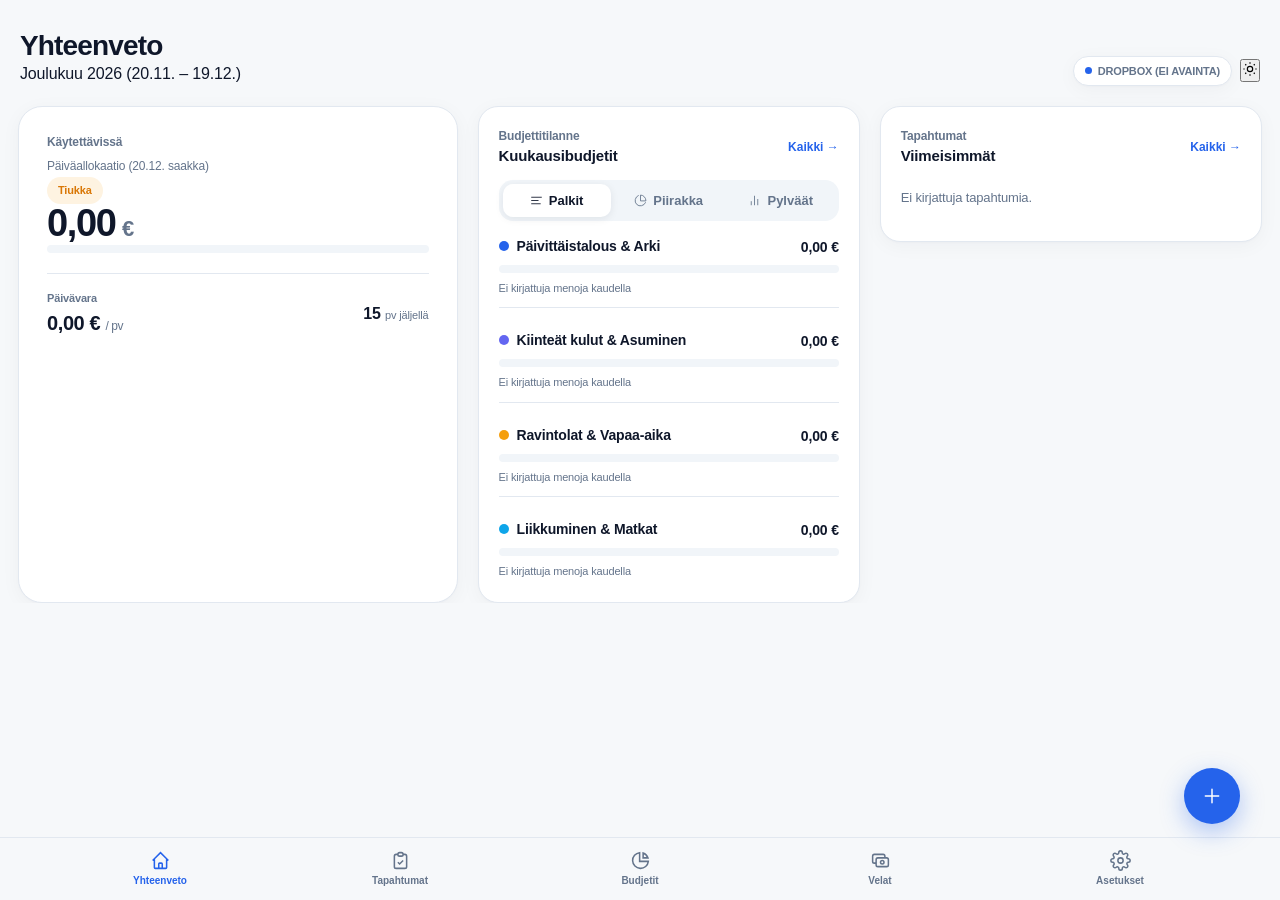
==== index.html @ 1c8d93f3 "Refaktoroitu jaa ja lisaa osuus -napin asettelu selkeaksi ja nostettu versiotunnistetta valimuistin " ====
<!DOCTYPE html>
<html lang="fi" data-theme-mode="light">
<head>
  <meta charset="UTF-8">
  <meta name="viewport" content="width=device-width, initial-scale=1.0, maximum-scale=1.0, user-scalable=no, viewport-fit=cover">
  <meta name="color-scheme" content="light dark">
  <title>Budjetti – Pääkirja & Kassavirta</title>

  <!-- PWA & Mobile Web App Meta -->
  <meta name="apple-mobile-web-app-capable" content="yes">
  <meta name="apple-mobile-web-app-status-bar-style" content="default">
  <meta name="apple-mobile-web-app-title" content="Budjetti">
  <meta name="theme-color" content="#F6F8FA">
  <link rel="manifest" href="manifest.json">

  <!-- Production Styles -->
  <link rel="stylesheet" href="style.css?v=20261102_1450">

  <!-- External Parsers, Visualizers & OCR (CDN) -->
  <script src="https://cdnjs.cloudflare.com/ajax/libs/PapaParse/5.4.1/papaparse.min.js"></script>
  <script src="https://cdn.jsdelivr.net/npm/chart.js"></script>
  <script src="https://cdnjs.cloudflare.com/ajax/libs/pdf.js/3.11.174/pdf.min.js"></script>
  <script src="https://cdn.jsdelivr.net/npm/tesseract.js@5/dist/tesseract.min.js"></script>
</head>
<body>

  <div class="app-container">

    <!-- Hidden legacy header container for compatibility -->
    <header class="app-header" style="display: none;">
      <button type="button" id="btnHeaderSettings" onclick="app.toggleSettingsView()"></button>
    </header>

    <!-- MAIN SCROLLABLE CONTENT -->
    <main class="app-main">

      <!-- ============================================== -->
      <!-- VIEW 1: YHTEENVETO (CALM 3-CARD COPILOT UI)   -->
      <!-- ============================================== -->
      <section id="viewKoti" class="app-view">
        
        <!-- Apple Wallet Style Scrolling Title Row -->
        <div class="page-title-bar">
          <div>
            <h1>Yhteenveto</h1>
            <p class="page-subtitle" id="headerCurrentPeriod">Marraskuu 2026</p>
          </div>
          <div style="display: flex; align-items: center; gap: 8px;">
            <div class="sync-badge" id="syncStatusBadge" onclick="app.switchView('viewAsetukset')" title="Synkronoinnin tila">
              <span class="sync-dot" id="syncDot"></span>
              <span id="syncStatusText">LOKAALI</span>
            </div>
            <button type="button" class="header-icon-btn" onclick="app.toggleLightDarkQuick()" title="Vaihda Vaalea / Tumma tila">
              <svg width="16" height="16" fill="none" stroke="currentColor" stroke-width="1.75" viewBox="0 0 24 24">
                <circle cx="12" cy="12" r="4"/>
                <path d="M12 2v2m0 16v2M4.93 4.93l1.41 1.41m11.32 11.32l1.41 1.41M2 12h2m16 0h2M6.34 17.66l-1.41 1.41M19.07 4.93l-1.41 1.41"/>
              </svg>
            </button>
          </div>
        </div>

        <!-- RESPONSIVE BENTO GRID FOR IPAD, LANDSCAPE & DESKTOP -->
        <div class="dashboard-bento-grid">

        <!-- CARD 1: AIRY PRIMARY KPI HERO CARD -->
        <div class="kpi-hero-card">
          <div class="kpi-hero-top-row">
            <div>
              <span class="card-label" style="margin-bottom: 2px;">Käytettävissä</span>
              <span style="font-size: 12px; color: var(--c-stone);" id="kpiPaydayLabel">Nykyinen palkkajakso</span>
            </div>
            <span id="kpiStatusBadge" class="kpi-status-pill">
              Puskuri OK
            </span>
          </div>

          <div class="kpi-hero-balance-row font-num">
            <span id="kpiFreeBalance" class="kpi-hero-balance">0,00</span>
            <span class="kpi-hero-currency">€</span>
          </div>

          <!-- Clean Single Progress Meter -->
          <div class="meter-track" style="height: 8px; margin-bottom: 14px;">
            <div id="kpiPeriodMeterFill" class="meter-fill" style="width: 35%; background-color: var(--c-primary);"></div>
          </div>

          <!-- Safe-to-Spend Daily Allowance Row -->
          <div class="kpi-daily-spotlight">
            <div>
              <span style="font-size: 11px; font-weight: 600; color: var(--c-stone); display: block; margin-bottom: 2px;">Päivävara</span>
              <span class="kpi-daily-value font-num">
                <span id="kpiDailyAllowance">0,00 €</span> <span style="font-size: 12px; color: var(--c-stone); font-weight: 500;">/ pv</span>
              </span>
            </div>
            <div class="kpi-days-pill">
              <span id="kpiDaysLeft" class="font-num" style="font-size: 16px; font-weight: 700; color: var(--c-text-primary);">--</span>
              <span style="font-size: 11px; color: var(--c-stone);">pv jäljellä</span>
            </div>
          </div>

          <!-- Hidden legacy cashflow metrics (kept for test & export compatibility) -->
          <div class="kpi-cashflow-strip font-num" style="display: none;">
            <span id="kpiMonthIncome">+0,00 €</span>
            <span id="kpiMonthExpense">-0,00 €</span>
          </div>
        </div>

        <!-- Conditional Alert Banner: Only visible when Kuitti-Inbox has open receipts -->
        <div id="inboxAlertBanner" class="inbox-action-banner" style="display: none;" onclick="app.switchView('viewInbox')">
          <div style="display: flex; align-items: center; gap: 12px; min-width: 0;">
            <div style="width: 36px; height: 36px; border-radius: 10px; background: var(--c-primary); color: #FFFFFF; display: flex; align-items: center; justify-content: center; flex-shrink: 0;">
              <svg width="18" height="18" fill="none" stroke="currentColor" stroke-width="1.75" viewBox="0 0 24 24">
                <path d="M14 2H6a2 2 0 00-2 2v16a2 2 0 002 2h12a2 2 0 002-2V8z"/>
                <polyline points="14 2 14 8 20 8"/>
              </svg>
            </div>
            <div style="min-width: 0;">
              <p style="font-size: 13px; font-weight: 600; color: var(--c-text-primary);"><span id="inboxAlertCount" class="font-num">0</span> avointa kuittia odottaa</p>
              <p style="font-size: 11px; color: var(--c-stone);">Napauta täydentääksesi summan</p>
            </div>
          </div>
          <span style="font-size: 12px; color: var(--c-primary); font-weight: 600; flex-shrink: 0;">Avaa &rarr;</span>
        </div>

        <!-- CARD 2: CLEAN BUDGET STATUS CARD (No clutter dropdowns) -->
        <div class="luxury-card">
          <div style="display: flex; justify-content: space-between; align-items: center; margin-bottom: 12px;">
            <div>
              <span class="card-label" style="margin: 0;">Budjettitilanne</span>
              <h3 style="font-size: 15px; font-weight: 600; color: var(--c-text-primary);" id="allocationViewTitle">Kuukausibudjetit</h3>
            </div>
            <button type="button" style="background: none; border: none; font-size: 12px; font-weight: 600; color: var(--c-primary); cursor: pointer;" onclick="app.switchView('viewBudjetit', 'categories')">Kaikki &rarr;</button>
          </div>

          <!-- Clean 3-way visual toggle -->
          <div class="segmented-control" style="margin-bottom: 14px;">
            <button type="button" class="segmented-btn active" id="btnAllocViewBars" onclick="app.setAllocationView('bars')">
              <svg width="13" height="13" fill="none" stroke="currentColor" stroke-width="1.6" viewBox="0 0 24 24">
                <path stroke-linecap="round" stroke-linejoin="round" d="M3 6h18M3 12h12M3 18h16"/>
              </svg>
              <span>Palkit</span>
            </button>
            <button type="button" class="segmented-btn" id="btnAllocViewPie" onclick="app.setAllocationView('pie')">
              <svg width="13" height="13" fill="none" stroke="currentColor" stroke-width="1.6" viewBox="0 0 24 24">
                <path stroke-linecap="round" stroke-linejoin="round" d="M21.21 15.89A10 10 0 1 1 8 2.83"/>
                <path stroke-linecap="round" stroke-linejoin="round" d="M22 12A10 10 0 0 0 12 2v10z"/>
              </svg>
              <span>Piirakka</span>
            </button>
            <button type="button" class="segmented-btn" id="btnAllocViewBar" onclick="app.setAllocationView('bar')">
              <svg width="13" height="13" fill="none" stroke="currentColor" stroke-width="1.6" viewBox="0 0 24 24">
                <path stroke-linecap="round" stroke-linejoin="round" d="M18 20V10M12 20V4M6 20v-6"/>
              </svg>
              <span>Pylväät</span>
            </button>
          </div>

          <!-- Hidden config selectors (kept in DOM for logic compatibility without visual clutter) -->
          <div style="display: none;">
            <select id="allocDataAggregation" onchange="app.handleAllocDataConfigChange()">
              <option value="groups" selected>Pääryhmät</option>
              <option value="categories">Kategoriat</option>
            </select>
            <select id="allocDataMetric" onchange="app.handleAllocDataConfigChange()">
              <option value="spent" selected>Toteutunut</option>
              <option value="budget">Budjetti</option>
              <option value="both">Vertailu</option>
            </select>
          </div>

          <!-- Views Container -->
          <div class="allocation-view-container" id="allocationViewContainer">
            <div class="allocation-view-pane" id="allocPaneBars" style="display: block;">
              <div id="dashboardCategoryMeters" style="display: flex; flex-direction: column; gap: 12px;">
                <!-- Meters Injected Here -->
              </div>
            </div>

            <div class="allocation-view-pane" id="allocPanePie" style="display: none;">
              <div style="position: relative; height: 185px; width: 100%; display: flex; align-items: center; justify-content: center;">
                <canvas id="chartAllocationPie" style="max-height: 185px; width: 100%;"></canvas>
              </div>
              <div id="chartPieLegend" style="display: flex; flex-wrap: wrap; gap: 6px; justify-content: center; margin-top: 8px;"></div>
            </div>

            <div class="allocation-view-pane" id="allocPaneBar" style="display: none;">
              <div style="position: relative; height: 185px; width: 100%;">
                <canvas id="chartAllocationBar" style="max-height: 185px; width: 100%;"></canvas>
              </div>
            </div>
          </div>
        </div>

        <!-- CARD 3: RECENT 4 TRANSACTIONS (APPLE WALLET 2-LINE ROWS) -->
        <div class="luxury-card">
          <div style="display: flex; justify-content: space-between; align-items: center; margin-bottom: 6px;">
            <div>
              <span class="card-label" style="margin: 0;">Tapahtumat</span>
              <h3 style="font-size: 15px; font-weight: 600; color: var(--c-text-primary);">Viimeisimmät</h3>
            </div>
            <button type="button" style="background: none; border: none; font-size: 12px; font-weight: 600; color: var(--c-primary); cursor: pointer;" onclick="app.switchView('viewTapahtumat', 'tx')">Kaikki &rarr;</button>
          </div>
          <div class="wallet-list" id="dashboardRecentLedger">
            <!-- Recent 4 Transactions Injected Here -->
          </div>
        </div>

        </div><!-- /.dashboard-bento-grid -->
      </section>

      <!-- ============================================== -->
      <!-- VIEW 2: TAPAHTUMAT (PÄÄKIRJA & KUITTI-INBOX)  -->
      <!-- ============================================== -->
      <section id="viewTapahtumat" class="app-view" style="display: none;">
        
        <div class="page-title-bar">
          <div>
            <h1>Tapahtumat & Kuitit</h1>
            <p class="page-subtitle">Pääkirja ja Kuitti-Inbox</p>
          </div>
          <button type="button" class="btn-secondary" style="width: auto; padding: 8px 12px; font-size: 12px;" onclick="app.openQuickReceiptModal()">
            + Pikakuitti
          </button>
        </div>

        <!-- Segmented Tab: Pääkirja vs Kuitti-Inbox -->
        <div class="segmented-control">
          <button type="button" class="segmented-btn active" id="tabLedgerTx" onclick="app.switchLedgerTab('tx')">
            Pääkirja
          </button>
          <button type="button" class="segmented-btn" id="tabLedgerInbox" onclick="app.switchLedgerTab('inbox')">
            Kuitti-Inbox <span id="ledgerInboxBadge" class="font-num" style="display: none; padding: 1px 6px; border-radius: 8px; font-size: 10px; background: var(--c-primary); color: white; margin-left: 4px;">0</span>
          </button>
        </div>

        <!-- SUBVIEW: PÄÄKIRJAN TAPAHTUMAT -->
        <div id="subviewLedgerTx">
          <div style="display: flex; flex-direction: column; gap: 8px; margin-bottom: 12px;">
            <div style="display: flex; gap: 8px;">
              <input type="text" id="txSearchInput" placeholder="Hae kauppaa, selitettä tai kategoriaa..." class="form-input" style="padding: 10px 14px; font-size: 14px; flex: 1;" oninput="app.filterTransactions()">
              <button type="button" class="btn-secondary" style="width: auto; padding: 10px 16px; font-size: 12px; flex-shrink: 0;" onclick="app.filterTransactions()">
                Hae
              </button>
            </div>

            <!-- Segmented Time Filter Mode -->
            <div class="segmented-control" style="margin: 0;">
              <button type="button" class="segmented-btn active" id="btnFilterSubAll" onclick="app.switchFilterSubMode('all')">
                Kaikki
              </button>
              <button type="button" class="segmented-btn" id="btnFilterSubMonth" onclick="app.switchFilterSubMode('month')">
                Kuukausi
              </button>
              <button type="button" class="segmented-btn" id="btnFilterSubDate" onclick="app.switchFilterSubMode('date')">
                Päivämäärä
              </button>
            </div>

            <!-- Month Filter Box -->
            <div id="filterBoxMonth" style="display: none; background: var(--c-card); border: 1px solid var(--c-border); border-radius: 14px; padding: 10px 12px; flex-direction: column; gap: 6px; width: 100%;">
              <label style="font-size: 10px; font-weight: 600; text-transform: uppercase; color: var(--c-stone);">Rajaa kuukaudella</label>
              <div style="display: flex; align-items: center; gap: 8px; width: 100%; min-width: 0;">
                <input type="month" id="txMonthPicker" class="form-input font-num" style="padding: 9px 12px; font-size: 14px; flex: 1; min-width: 0; width: auto;" onchange="app.handleMonthPickerChange()">
                <button type="button" class="btn-filter-clear" onclick="app.resetMonthFilter()" title="Tyhjennä kuukausirajaus">✕</button>
              </div>
            </div>

            <!-- Date Filter Box -->
            <div id="filterBoxDate" style="display: none; background: var(--c-card); border: 1px solid var(--c-border); border-radius: 14px; padding: 10px 12px; flex-direction: column; gap: 6px; width: 100%;">
              <label style="font-size: 10px; font-weight: 600; text-transform: uppercase; color: var(--c-stone);">Rajaa tarkalla päivällä</label>
              <div style="display: flex; align-items: center; gap: 8px; width: 100%; min-width: 0;">
                <input type="date" id="txDatePicker" class="form-input font-num" style="padding: 9px 12px; font-size: 14px; flex: 1; min-width: 0; width: auto;" onchange="app.handleDatePickerChange()">
                <button type="button" class="btn-filter-clear" onclick="app.resetDateFilter()" title="Tyhjennä päivämäärärajaus">✕</button>
              </div>
            </div>
          </div>

          <div class="luxury-card" style="padding: 12px 16px;">
            <div id="fullLedgerList" class="wallet-list">
              <!-- Full transactions list injected here -->
            </div>
            <div id="ledgerEmptyState" style="display: none; text-align: center; padding: 30px; font-size: 13px; color: var(--c-stone);">
              Ei tapahtumia valitulla suodatuksella.
            </div>
          </div>
        </div>

        <!-- SUBVIEW: KUITTI-INBOX -->
        <div id="subviewLedgerInbox" style="display: none;">
          <div id="inboxReceiptsList" style="display: flex; flex-direction: column; gap: 10px;">
            <!-- Inbox Receipts Injected Here -->
          </div>
          <div id="inboxEmptyState" style="display: none; text-align: center; padding: 40px 20px; font-size: 13px; color: var(--c-stone); background: var(--c-card); border-radius: 16px; border: 1px dashed var(--c-border);">
            Kuitti-Inbox on tyhjä. Kaikki kuitit on käsitelty!
          </div>
        </div>

      </section>

      <!-- ============================================== -->
      <!-- VIEW 3: BUDJETIT & KIINTEÄT KULUT             -->
      <!-- ============================================== -->
      <section id="viewBudjetit" class="app-view" style="display: none;">
        
        <div class="page-title-bar">
          <div>
            <h1>Budjetit & Kulut</h1>
            <p class="page-subtitle">Kategoriat ja kiinteät tilaukset</p>
          </div>
          <button type="button" class="btn-secondary" style="width: auto; padding: 8px 12px; font-size: 12px;" onclick="app.openCategoryModal()">
            + Uusi kategoria
          </button>
        </div>

        <div class="segmented-control">
          <button type="button" class="segmented-btn active" id="btnSubTabCategories" onclick="app.switchBudgetsTab('categories')">
            Kategoriabudjetit
          </button>
          <button type="button" class="segmented-btn" id="btnSubTabSubscriptions" onclick="app.switchBudgetsTab('subscriptions')">
            Kiinteät & Tilaukset
          </button>
        </div>

        <!-- SUBVIEW: KATEGORIABUDJETIT (ARKI) -->
        <div id="subviewCategories">
          <div class="luxury-card" style="margin-bottom: 14px;">
            <span class="card-label">Arjen muuttuvat budjetit</span>
            <div style="display: flex; justify-content: space-between; align-items: baseline; margin-top: 4px;">
              <span style="font-size: 26px; font-weight: 700;" class="font-num" id="catTotalBudgetMonthly">0,00 €</span>
              <span style="font-size: 12px; color: var(--c-stone);">/ kuukausi budjetoitu</span>
            </div>
            <div style="margin-top: 10px; padding-top: 10px; border-top: 1px solid var(--c-divider); display: flex; justify-content: space-between; font-size: 12px; color: var(--c-stone);" class="font-num">
              <span>Käytetty: <b id="catTotalSpentMonthly" style="color: var(--c-text-primary);">0,00 €</b></span>
              <span>Jäljellä: <b id="catTotalRemainingMonthly" style="color: var(--c-income);">0,00 €</b></span>
            </div>
          </div>

          <div style="display: flex; justify-content: space-between; align-items: center; margin-bottom: 10px;">
            <span class="card-label" style="margin: 0;">Kategoriaryhmät</span>
            <button type="button" class="btn-secondary" style="width: auto; padding: 6px 10px; font-size: 11px;" onclick="app.openGroupModal()">
              + Uusi pääryhmä
            </button>
          </div>

          <div id="categoryGroupsContainer" style="display: flex; flex-direction: column; gap: 12px;">
            <!-- 2-level category groups injected here -->
          </div>
        </div>

        <!-- SUBVIEW: KIINTEÄT & TILAUKSET -->
        <div id="subviewSubscriptions" style="display: none;">
          <div class="luxury-card" style="margin-bottom: 14px;">
            <span class="card-label">Toistuvat kiinteät kulut</span>
            <div style="display: flex; justify-content: space-between; align-items: baseline; margin-top: 4px;">
              <span style="font-size: 26px; font-weight: 700;" class="font-num" id="subTotalMonthly">0,00 €</span>
              <span style="font-size: 12px; color: var(--c-stone);">/ kuukausi</span>
            </div>
            <div id="subAccountBreakdown" style="margin-top: 10px; padding-top: 10px; border-top: 1px solid var(--c-divider); display: flex; flex-wrap: wrap; gap: 8px;">
              <!-- Source account breakdown injected here -->
            </div>
          </div>

          <div style="display: flex; justify-content: space-between; align-items: center; margin-bottom: 10px;">
            <span class="card-label" style="margin: 0;">Tilaukset & Sopimukset</span>
            <button class="btn-primary" style="width: auto; padding: 7px 12px; font-size: 12px;" onclick="app.openSubscriptionModal()">
              + Uusi palvelu
            </button>
          </div>

          <div id="subscriptionsList" style="display: flex; flex-direction: column; gap: 10px;">
            <!-- Subscriptions injected here -->
          </div>
        </div>

      </section>

      <!-- ============================================== -->
      <!-- VIEW 4: VELAT & SAATAVAT (P2P ENSIN, SITTEN VELAT) -->
      <!-- ============================================== -->
      <section id="viewVelat" class="app-view" style="display: none;">
        
        <div class="page-title-bar">
          <div>
            <h1>Velat & Saatavat</h1>
            <p class="page-subtitle">Lainat muille, saatavat ja sitoumukset</p>
          </div>
        </div>

        <div class="segmented-control">
          <button type="button" class="segmented-btn active" id="btnDebtTabP2P" onclick="app.switchDebtTab('p2p')">
            Lainat muille & Saatavat
          </button>
          <button type="button" class="segmented-btn" id="btnDebtTabDebts" onclick="app.switchDebtTab('debts')">
            Velat & Sitoumukset
          </button>
        </div>

        <!-- SUBVIEW 1 (OLETUS): LAINAT MUILLE & SAATAVAT (P2P) -->
        <div id="subviewP2P">
          <div class="luxury-card" style="margin-bottom: 14px;">
            <span class="card-label">P2P Saatavat & Lainat</span>
            <div style="display: grid; grid-template-columns: 1fr 1fr; gap: 12px; margin-top: 6px;">
              <div>
                <span style="font-size: 11px; color: var(--c-stone);">Saatavat muilta</span>
                <p style="font-size: 22px; font-weight: 700; color: var(--c-income);" class="font-num" id="p2pTotalReceivable">+0,00 €</p>
              </div>
              <div style="text-align: right;">
                <span style="font-size: 11px; color: var(--c-stone);">Velkaa muille</span>
                <p style="font-size: 22px; font-weight: 700; color: var(--c-expense);" class="font-num" id="p2pTotalPayable">-0,00 €</p>
              </div>
            </div>
          </div>

          <div style="display: flex; justify-content: space-between; align-items: center; margin-bottom: 10px;">
            <span class="card-label" style="margin: 0;">Lainat & Kulujen jaot</span>
            <button class="btn-primary" style="width: auto; padding: 7px 12px; font-size: 12px;" onclick="app.openP2PModal()">
              + Uusi laina / saatava
            </button>
          </div>

          <div id="p2pList" style="display: flex; flex-direction: column; gap: 10px;">
            <!-- P2P list injected here -->
          </div>
        </div>

        <!-- SUBVIEW 2: VELAT & SITOUMUKSET (Ulosotto & isot lainat) -->
        <div id="subviewDebts" style="display: none;">
          <div class="luxury-card" style="margin-bottom: 14px;">
            <span class="card-label">Velkasaldo & Lyhennykset</span>
            <div style="display: grid; grid-template-columns: 1fr 1fr; gap: 12px; margin-top: 6px;">
              <div>
                <span style="font-size: 11px; color: var(--c-stone);">Kokonaisvelka</span>
                <p style="font-size: 22px; font-weight: 700; color: var(--c-expense);" class="font-num" id="debtTotalRemaining">0,00 €</p>
              </div>
              <div style="text-align: right;">
                <span style="font-size: 11px; color: var(--c-stone);">Kuukausierät yht.</span>
                <p style="font-size: 22px; font-weight: 700; color: var(--c-text-primary);" class="font-num" id="debtTotalMonthly">0,00 €</p>
              </div>
            </div>
            <div id="debtSourceBreakdown" style="margin-top: 10px; padding-top: 10px; border-top: 1px solid var(--c-divider); display: flex; justify-content: space-between; font-size: 12px; color: var(--c-stone);">
              <span>Palkasta suoraan: <b id="debtFromSalary" style="color: var(--c-text-primary);" class="font-num">0,00 €</b></span>
              <span>Itse maksettavat: <b id="debtFromSelf" style="color: var(--c-text-primary);" class="font-num">0,00 €</b></span>
            </div>
          </div>

          <div style="display: flex; justify-content: space-between; align-items: center; margin-bottom: 10px;">
            <span class="card-label" style="margin: 0;">Velat & Maksut</span>
            <button class="btn-primary" style="width: auto; padding: 7px 12px; font-size: 12px;" onclick="app.openDebtModal()">
              + Uusi velka
            </button>
          </div>

          <div id="debtsList" style="display: flex; flex-direction: column; gap: 10px;">
            <!-- Debts injected here -->
          </div>
        </div>

      </section>

      <!-- ============================================== -->
      <!-- VIEW 5: ASETUKSET (CLEAN HIERARCHICAL LIST)    -->
      <!-- ============================================== -->
      <section id="viewAsetukset" class="app-view" style="display: none;">
        
        <div class="page-title-bar">
          <div>
            <h1>Asetukset</h1>
            <p class="page-subtitle">Ulkoasu, pilvisynkronointi ja tilit</p>
          </div>
        </div>

        <div class="settings-hierarchy">

          <!-- HIERARCHY GROUP 1: ULKOASU (VAALEA / TUMMA / AUTO) -->
          <span class="settings-section-title">Ulkoasu</span>
          <div class="settings-group-card expanded" id="settingsGroupTheme">
            <button type="button" class="settings-group-header" onclick="app.toggleSettingsSection('settingsGroupTheme')">
              <div style="display: flex; align-items: center; gap: 12px; min-width: 0;">
                <div class="settings-row-icon blue">
                  <svg width="17" height="17" fill="none" stroke="currentColor" stroke-width="1.75" viewBox="0 0 24 24">
                    <circle cx="12" cy="12" r="4"/>
                    <path d="M12 2v2m0 16v2M4.93 4.93l1.41 1.41m11.32 11.32l1.41 1.41M2 12h2m16 0h2M6.34 17.66l-1.41 1.41M19.07 4.93l-1.41 1.41"/>
                  </svg>
                </div>
                <div style="min-width: 0;">
                  <p style="font-size: 14px; font-weight: 600; color: var(--c-text-primary);">Ulkoasu (Vaalea & Tumma)</p>
                  <p style="font-size: 12px; color: var(--c-stone);">Copilot / Apple Clean -teema</p>
                </div>
              </div>
              <div style="display: flex; align-items: center; gap: 8px; flex-shrink: 0;">
                <span id="activeThemeBadge" class="tag-badge" style="font-size: 10px; display: none;">Copilot Clean</span>
                <svg class="settings-chevron" width="16" height="16" fill="none" stroke="currentColor" stroke-width="1.75" viewBox="0 0 24 24">
                  <polyline points="9 18 15 12 9 6"/>
                </svg>
              </div>
            </button>

            <div class="settings-group-body">
              <div style="margin-top: 12px;">
                <div class="segmented-control" style="margin: 0;">
                  <button type="button" class="segmented-btn active" id="btnThemeModeLight" onclick="app.setThemeMode('light')">
                    Vaalea
                  </button>
                  <button type="button" class="segmented-btn" id="btnThemeModeDark" onclick="app.setThemeMode('dark')">
                    Tumma
                  </button>
                  <button type="button" class="segmented-btn" id="btnThemeModeAuto" onclick="app.setThemeMode('auto')">
                    Automaattinen
                  </button>
                </div>
              </div>

              <!-- Legacy theme customizer elements kept hidden for test compatibility -->
              <div style="display: none;">
                <div id="themePresetsGrid"></div>
                <input type="color" id="themeColorBg" onchange="app.handleLiveColorChange()">
                <input type="text" id="themeColorBgHex" onchange="app.handleHexColorChange('themeColorBg', this.value)">
                <input type="color" id="themeColorCard" onchange="app.handleLiveColorChange()">
                <input type="text" id="themeColorCardHex" onchange="app.handleHexColorChange('themeColorCard', this.value)">
                <input type="color" id="themeColorPrimary" onchange="app.handleLiveColorChange()">
                <input type="text" id="themeColorPrimaryHex" onchange="app.handleHexColorChange('themeColorPrimary', this.value)">
                <input type="color" id="themeColorText" onchange="app.handleLiveColorChange()">
                <input type="text" id="themeColorTextHex" onchange="app.handleHexColorChange('themeColorText', this.value)">
                <input type="color" id="themeColorMuted" onchange="app.handleLiveColorChange()">
                <input type="text" id="themeColorMutedHex" onchange="app.handleHexColorChange('themeColorMuted', this.value)">
                <input type="color" id="themeColorOlive" onchange="app.handleLiveColorChange()">
                <input type="text" id="themeColorOliveHex" onchange="app.handleHexColorChange('themeColorOlive', this.value)">
                <select id="themeFontSelect" onchange="app.handleThemeFontChange()">
                  <option value="-apple-system, BlinkMacSystemFont, 'SF Pro Display', 'Inter', 'Segoe UI', Roboto, Helvetica, Arial, sans-serif">Moderni System Sans</option>
                </select>
                <button type="button" onclick="app.saveCurrentThemeAsNew()"></button>
                <button type="button" onclick="app.resetToOriginalTheme()"></button>
              </div>
            </div>
          </div>

          <!-- HIERARCHY GROUP 2: PILVISYNKRONOINTI & KUITTIEN TALLENNUS -->
          <span class="settings-section-title">2. Pilvisynkronointi & Tallennus</span>
          <div class="settings-group-card expanded" id="settingsGroupSync">
            <button type="button" class="settings-group-header" onclick="app.toggleSettingsSection('settingsGroupSync')">
              <div style="display: flex; align-items: center; gap: 12px; min-width: 0;">
                <div class="settings-row-icon blue">
                  <svg width="17" height="17" fill="none" stroke="currentColor" stroke-width="1.6" viewBox="0 0 24 24">
                    <path d="M18 10h-1.26A8 8 0 1 0 9 20h9a5 5 0 0 0 0-10z"/>
                  </svg>
                </div>
                <div style="min-width: 0;">
                  <p style="font-size: 14px; font-weight: 600; color: var(--c-text-primary);">Pilvisynkronointi & Kuittikansiot</p>
                  <p style="font-size: 11px; color: var(--c-stone);">Dropbox, Google Drive & lokaali IndexedDB</p>
                </div>
              </div>
              <svg class="settings-chevron" width="16" height="16" fill="none" stroke="currentColor" stroke-width="1.75" viewBox="0 0 24 24">
                <polyline points="9 18 15 12 9 6"/>
              </svg>
            </button>

            <div class="settings-group-body">
              <div style="display: flex; flex-direction: column; gap: 12px; margin-top: 10px;">
                <div>
                  <label style="font-size: 10px; font-weight: 600; text-transform: uppercase; color: var(--c-stone); display: block; margin-bottom: 4px;">Datan tallennuskohde</label>
                  <select id="settingSyncTarget" class="form-input" onchange="app.handleSyncTargetChange()">
                    <option value="dropbox">Dropbox (Pilvi)</option>
                    <option value="gdrive">Google Drive (Pilvi)</option>
                    <option value="local">Vain lokaali laitemuisti (IndexedDB)</option>
                  </select>
                </div>

                <!-- Dropbox Config -->
                <div id="dropboxConfigSection">
                  <label style="font-size: 10px; font-weight: 600; text-transform: uppercase; color: var(--c-stone); display: block; margin-bottom: 4px;">Dropbox Access Token</label>
                  <div style="display: flex; gap: 8px;">
                    <input type="password" id="settingDropboxToken" placeholder="Syötä Dropbox API Token..." class="form-input" style="font-family: monospace; font-size: 12px;">
                    <button class="btn-primary" style="width: auto; padding: 10px 16px; font-size: 10px;" onclick="app.saveDropboxConfig()">Tallenna</button>
                  </div>
                  <p style="font-size: 10px; color: var(--c-stone); margin-top: 4px;">
                    Avain tallentuu ainoastaan selaimesi paikalliseen muistiin eikä koskaan päädy GitHubiin.
                  </p>

                  <div style="margin-top: 12px;">
                    <div style="display: flex; justify-content: space-between; align-items: center; margin-bottom: 4px;">
                      <label style="font-size: 10px; font-weight: 600; text-transform: uppercase; color: var(--c-stone); display: block;">Dropbox-tallennuskansio</label>
                      <button type="button" style="background: none; border: none; color: var(--c-text-primary); font-size: 10px; text-transform: uppercase; letter-spacing: 0.08em; cursor: pointer; text-decoration: underline;" onclick="app.pickDirectory('settingDropboxFolder')">
                        Valitse kansio &hellip;
                      </button>
                    </div>
                    <input type="text" id="settingDropboxFolder" value="/Apps/Budjetti" placeholder="/Apps/Budjetti" class="form-input font-num" style="font-size: 12px;" onchange="app.saveDropboxFolder()">
                  </div>
                </div>

                <!-- Google Drive Config -->
                <div id="gdriveConfigSection" style="display: none;">
                  <label style="font-size: 10px; font-weight: 600; text-transform: uppercase; color: var(--c-stone); display: block; margin-bottom: 4px;">Google Drive Access Token</label>
                  <div style="display: flex; gap: 8px;">
                    <input type="password" id="settingGDriveToken" placeholder="Syötä Google Drive OAuth/API Token..." class="form-input" style="font-family: monospace; font-size: 12px;">
                    <button class="btn-primary" style="width: auto; padding: 10px 16px; font-size: 10px;" onclick="app.saveGDriveConfig()">Tallenna</button>
                  </div>

                  <div style="margin-top: 12px;">
                    <div style="display: flex; justify-content: space-between; align-items: center; margin-bottom: 4px;">
                      <label style="font-size: 10px; font-weight: 600; text-transform: uppercase; color: var(--c-stone); display: block;">Google Drive -tallennuskansio</label>
                      <button type="button" style="background: none; border: none; color: var(--c-text-primary); font-size: 10px; text-transform: uppercase; letter-spacing: 0.08em; cursor: pointer; text-decoration: underline;" onclick="app.pickDirectory('settingGDriveFolder')">
                        Valitse kansio &hellip;
                      </button>
                    </div>
                    <input type="text" id="settingGDriveFolder" value="/Budjetti" placeholder="/Budjetti" class="form-input font-num" style="font-size: 12px;" onchange="app.saveGDriveFolder()">
                  </div>
                </div>

                <!-- Kuittien tallennuspaikka -->
                <div style="padding-top: 10px; border-top: 1px solid var(--c-divider);">
                  <label style="font-size: 10px; font-weight: 600; text-transform: uppercase; color: var(--c-stone); display: block; margin-bottom: 4px;">Kuittien & Kuvien tallennuskohde</label>
                  <select id="settingReceiptsTarget" class="form-input" onchange="app.handleReceiptsConfigChange()">
                    <option value="dropbox">Dropbox (Pilvi)</option>
                    <option value="gdrive">Google Drive (Pilvi)</option>
                    <option value="local">Lokaali laitemuisti (IndexedDB)</option>
                  </select>
                </div>

                <div id="receiptsFolderSection">
                  <div style="display: flex; justify-content: space-between; align-items: center; margin-bottom: 4px;">
                    <label style="font-size: 10px; font-weight: 600; text-transform: uppercase; color: var(--c-stone); display: block;">Kuittikansio pilvessä</label>
                    <button type="button" style="background: none; border: none; color: var(--c-text-primary); font-size: 10px; text-transform: uppercase; letter-spacing: 0.08em; cursor: pointer; text-decoration: underline;" onclick="app.pickDirectory('settingReceiptsFolder')">
                      Valitse kansio &hellip;
                    </button>
                  </div>
                  <input type="text" id="settingReceiptsFolder" placeholder="/Apps/Budjetti/Kuitit" class="form-input font-num" style="font-size: 12px;" onchange="app.handleReceiptsConfigChange()">
                </div>

                <div style="display: flex; gap: 8px; margin-top: 4px;">
                  <button class="btn-primary" style="background-color: var(--c-card-sub); border: 1px solid var(--c-border); color: var(--c-text-primary);" onclick="app.manualSync('download')">
                    Lataa pilvestä &darr;
                  </button>
                  <button class="btn-primary" style="background-color: var(--c-card-sub); border: 1px solid var(--c-border); color: var(--c-text-primary);" onclick="app.manualSync('upload')">
                    Tallenna pilveen &uarr;
                  </button>
                </div>
              </div>
            </div>
          </div>

          <!-- HIERARCHY GROUP 3: TILIT & MAKSUTAVAT -->
          <span class="settings-section-title">3. Tilit & Maksukortit</span>
          <div class="settings-group-card expanded" id="settingsGroupAccounts">
            <button type="button" class="settings-group-header" onclick="app.toggleSettingsSection('settingsGroupAccounts')">
              <div style="display: flex; align-items: center; gap: 12px; min-width: 0;">
                <div class="settings-row-icon olive">
                  <svg width="17" height="17" fill="none" stroke="currentColor" stroke-width="1.6" viewBox="0 0 24 24">
                    <rect x="2" y="5" width="20" height="14" rx="2"/>
                    <line x1="2" y1="10" x2="22" y2="10"/>
                  </svg>
                </div>
                <div style="min-width: 0;">
                  <p style="font-size: 14px; font-weight: 600; color: var(--c-text-primary);">Tilit & Maksutavat</p>
                  <p style="font-size: 11px; color: var(--c-stone);">Käyttötilit, luottokortit, käteinen & laskutus</p>
                </div>
              </div>
              <svg class="settings-chevron" width="16" height="16" fill="none" stroke="currentColor" stroke-width="1.75" viewBox="0 0 24 24">
                <polyline points="9 18 15 12 9 6"/>
              </svg>
            </button>

            <div class="settings-group-body">
              <div style="display: flex; justify-content: space-between; align-items: center; margin: 10px 0;">
                <span style="font-size: 11px; color: var(--c-stone);">Määritä omat tilisi ja maksulähteesi:</span>
                <button class="btn-primary" style="width: auto; padding: 6px 12px; font-size: 10px;" onclick="app.openAccountModal()">
                  + Uusi tili
                </button>
              </div>
              <div id="accountsList" style="display: flex; flex-direction: column; gap: 8px;">
                <!-- Accounts Injected Here -->
              </div>
            </div>
          </div>

          <!-- HIERARCHY GROUP 4: BUDJETTISYKLI & PALKKA -->
          <span class="settings-section-title">4. Budjettisykli & Alkusaldo</span>
          <div class="settings-group-card expanded" id="settingsGroupCycle">
            <button type="button" class="settings-group-header" onclick="app.toggleSettingsSection('settingsGroupCycle')">
              <div style="display: flex; align-items: center; gap: 12px; min-width: 0;">
                <div class="settings-row-icon amber">
                  <svg width="17" height="17" fill="none" stroke="currentColor" stroke-width="1.6" viewBox="0 0 24 24">
                    <rect x="3" y="4" width="18" height="18" rx="2" ry="2"/>
                    <line x1="16" y1="2" x2="16" y2="6"/>
                    <line x1="8" y1="2" x2="8" y2="6"/>
                    <line x1="3" y1="10" x2="21" y2="10"/>
                  </svg>
                </div>
                <div style="min-width: 0;">
                  <p style="font-size: 14px; font-weight: 600; color: var(--c-text-primary);">Palkkapäivä & Käyttövara</p>
                  <p style="font-size: 11px; color: var(--c-stone);">Taitepäivä ja manuaalinen alkusaldo</p>
                </div>
              </div>
              <svg class="settings-chevron" width="16" height="16" fill="none" stroke="currentColor" stroke-width="1.75" viewBox="0 0 24 24">
                <polyline points="9 18 15 12 9 6"/>
              </svg>
            </button>

            <div class="settings-group-body">
              <div style="display: flex; flex-direction: column; gap: 12px; margin-top: 10px;">
                <div style="display: flex; justify-content: space-between; align-items: center;">
                  <div>
                    <p style="font-size: 13px; font-weight: 500;">Palkkapäivä (kuukauden pv)</p>
                    <p style="font-size: 11px; color: var(--c-stone);">Määrittää päiväallokaation syklin</p>
                  </div>
                  <input type="number" id="settingPaydayDay" value="20" min="1" max="31" class="form-input font-num" style="width: 74px; text-align: center;" onchange="app.savePaydaySetting()">
                </div>
                
                <div style="display: flex; justify-content: space-between; align-items: center; padding-top: 10px; border-top: 1px solid var(--c-divider);">
                  <div>
                    <p style="font-size: 13px; font-weight: 500;">Käyttötilin alkusaldo (€)</p>
                    <p style="font-size: 11px; color: var(--c-stone);">Valinnainen manuaalinen saldon asetus</p>
                  </div>
                  <input type="text" inputmode="decimal" pattern="[0-9]*[.,]?[0-9]*" autocomplete="off" id="settingFreeBalanceManual" placeholder="Automaattinen" class="form-input font-num" style="width: 118px; text-align: right;" onchange="app.saveBalanceSetting()">
                </div>
              </div>
            </div>
          </div>

          <!-- HIERARCHY GROUP 5: VARMUUSKOPIOINTI, VIENTI & NOLLAUS -->
          <span class="settings-section-title">5. Varmuuskopiointi & Datan hallinta</span>
          <div class="settings-group-card expanded" id="settingsGroupData">
            <button type="button" class="settings-group-header" onclick="app.toggleSettingsSection('settingsGroupData')">
              <div style="display: flex; align-items: center; gap: 12px; min-width: 0;">
                <div class="settings-row-icon stone">
                  <svg width="17" height="17" fill="none" stroke="currentColor" stroke-width="1.6" viewBox="0 0 24 24">
                    <path d="M21 15v4a2 2 0 0 1-2 2H5a2 2 0 0 1-2-2v-4"/>
                    <polyline points="7 10 12 15 17 10"/>
                    <line x1="12" y1="15" x2="12" y2="3"/>
                  </svg>
                </div>
                <div style="min-width: 0;">
                  <p style="font-size: 14px; font-weight: 600; color: var(--c-text-primary);">Vienti, Tuonti & Nollaus</p>
                  <p style="font-size: 11px; color: var(--c-stone);">JSON-varmuuskopiot, CSV-taulukot ja perustila</p>
                </div>
              </div>
              <svg class="settings-chevron" width="16" height="16" fill="none" stroke="currentColor" stroke-width="1.75" viewBox="0 0 24 24">
                <polyline points="9 18 15 12 9 6"/>
              </svg>
            </button>

            <div class="settings-group-body">
              <div style="display: grid; grid-template-columns: minmax(0, 1fr) minmax(0, 1fr); gap: 8px; margin-top: 10px;">
                <button class="btn-primary" style="background-color: var(--c-card-sub); border: 1px solid var(--c-border); color: var(--c-text-primary);" onclick="app.exportJSON()">
                  Vie JSON
                </button>
                <button class="btn-primary" style="background-color: var(--c-card-sub); border: 1px solid var(--c-border); color: var(--c-text-primary);" onclick="app.exportCSV()">
                  Vie CSV
                </button>
                <button class="btn-primary" style="background-color: var(--c-card-sub); border: 1px solid var(--c-border); color: var(--c-text-primary);" onclick="document.getElementById('fileInputJSON').click()">
                  Tuo JSON
                </button>
                <button class="btn-primary" style="background-color: var(--c-card-sub); border: 1px solid var(--c-border); color: var(--c-text-primary);" onclick="document.getElementById('fileInputCSV').click()">
                  Tuo CSV
                </button>
              </div>
              <input type="file" id="fileInputJSON" accept=".json" style="display: none;" onchange="app.handleJSONFileSelect(event)">
              <input type="file" id="fileInputCSV" accept=".csv" style="display: none;" onchange="app.handleCSVFileSelect(event)">

              <div style="margin-top: 14px; padding-top: 12px; border-top: 1px solid var(--c-divider);">
                <p style="font-size: 11px; color: var(--c-stone); margin-bottom: 8px;">
                  Aseta sovellus puhtaaseen perustilaan nollaamalla kaikki kuukausitavoitteet nollaksi (0 €).
                </p>
                <button class="btn-primary" style="background: rgba(166,36,60,0.12); border: 1px solid rgba(166,36,60,0.3); color: var(--c-crimson);" onclick="app.resetBudgetsToZero()">
                  Nollaa kaikki tavoitteet puhtaaksi (0 €)
                </button>
              </div>
            </div>
          </div>

        </div>

      </section>

    </main>

    <!-- FLOATING ACTION BUTTON -->
    <button class="fab-add" id="fabAddBtn" onclick="app.openFabChoice()" title="Uusi kirjaus tai pikakuitti">
      <svg width="20" height="20" fill="none" stroke="currentColor" stroke-width="1.75" viewBox="0 0 24 24">
        <path stroke-linecap="round" stroke-linejoin="round" d="M12 4v16m8-8H4"/>
      </svg>
    </button>

    <!-- BOTTOM NAVIGATION BAR (5 CORE TABS: YHTEENVETO, TAPAHTUMAT, BUDJETIT, VELAT, ASETUKSET) -->
    <nav class="bottom-nav">
      <button class="nav-btn active" id="navKoti" onclick="app.switchView('viewKoti')">
        <svg width="18" height="18" fill="none" stroke="currentColor" stroke-width="1.35" viewBox="0 0 24 24">
          <path d="M3 12l2-2m0 0l7-7 7 7M5 10v10a1 1 0 001 1h3m10-11l2 2m-2-2v10a1 1 0 01-1 1h-3m-6 0a1 1 0 001-1v-4a1 1 0 011-1h2a1 1 0 011 1v4a1 1 0 001 1m-6 0h6"/>
        </svg>
        <span>Yhteenveto</span>
      </button>

      <button class="nav-btn" id="navInbox" onclick="app.switchView('viewTapahtumat')">
        <div style="position: relative; display: inline-flex;">
          <svg width="18" height="18" fill="none" stroke="currentColor" stroke-width="1.35" viewBox="0 0 24 24">
            <path d="M9 5H7a2 2 0 00-2 2v12a2 2 0 002 2h10a2 2 0 002-2V7a2 2 0 00-2-2h-2M9 5a2 2 0 002 2h2a2 2 0 002-2M9 5a2 2 0 012-2h2a2 2 0 012 2m-6 9l2 2 4-4"/>
          </svg>
          <span id="navInboxBadge" style="display: none; position: absolute; top: -5px; right: -8px; min-width: 14px; height: 14px; padding: 0 3px; border-radius: 7px; background: var(--c-crimson); color: #fff; font-size: 9px; font-weight: 700; line-height: 14px; text-align: center;">0</span>
        </div>
        <span>Tapahtumat</span>
      </button>

      <button class="nav-btn" id="navBudjetit" onclick="app.switchView('viewBudjetit')">
        <svg width="18" height="18" fill="none" stroke="currentColor" stroke-width="1.35" viewBox="0 0 24 24">
          <path d="M11 3.055A9.001 9.001 0 1020.945 13H11V3.055z"/>
          <path d="M20.488 9H15V3.512A9.025 9.025 0 0120.488 9z"/>
        </svg>
        <span>Budjetit</span>
      </button>

      <button class="nav-btn" id="navVelat" onclick="app.switchView('viewVelat')">
        <svg width="18" height="18" fill="none" stroke="currentColor" stroke-width="1.35" viewBox="0 0 24 24">
          <path d="M17 9V7a2 2 0 00-2-2H5a2 2 0 00-2 2v6a2 2 0 002 2h2m2 4h10a2 2 0 002-2v-6a2 2 0 00-2-2H9a2 2 0 00-2 2v6a2 2 0 002 2zm7-5a2 2 0 11-4 0 2 2 0 014 0z"/>
        </svg>
        <span>Velat</span>
      </button>

      <button class="nav-btn" id="navAsetukset" onclick="app.switchView('viewAsetukset')">
        <svg width="18" height="18" fill="none" stroke="currentColor" stroke-width="1.35" viewBox="0 0 24 24">
          <circle cx="12" cy="12" r="3"/>
          <path d="M19.4 15a1.65 1.65 0 00.33 1.82l.06.06a2 2 0 010 2.83 2 2 0 01-2.83 0l-.06-.06a1.65 1.65 0 00-1.82-.33 1.65 1.65 0 00-1 1.51V21a2 2 0 01-2 2 2 2 0 01-2-2v-.09A1.65 1.65 0 009 19.4a1.65 1.65 0 00-1.82.33l-.06.06a2 2 0 01-2.83 0 2 2 0 010-2.83l.06-.06a1.65 1.65 0 00.33-1.82 1.65 1.65 0 00-1.51-1H3a2 2 0 01-2-2 2 2 0 012-2h.09A1.65 1.65 0 004.6 9a1.65 1.65 0 00-.33-1.82l-.06-.06a2 2 0 010-2.83 2 2 0 012.83 0l.06.06a1.65 1.65 0 001.82.33H9a1.65 1.65 0 001-1.51V3a2 2 0 012-2 2 2 0 012 2v.09a1.65 1.65 0 001 1.51 1.65 1.65 0 001.82-.33l.06-.06a2 2 0 012.83 0 2 2 0 010 2.83l-.06.06a1.65 1.65 0 00-.33 1.82V9a1.65 1.65 0 001.51 1H21a2 2 0 012 2 2 2 0 01-2 2h-.09a1.65 1.65 0 00-1.51 1z"/>
        </svg>
        <span>Asetukset</span>
      </button>
    </nav>

  </div>

  <!-- ============================================== -->
  <!-- FLOATING RECEIPT OVERLAY (PICTURE-IN-PICTURE)  -->
  <!-- ============================================== -->
  <div id="receiptOverlayViewer" class="receipt-overlay-viewer" style="display: none;">
    <div class="receipt-overlay-header">
      <div style="display: flex; align-items: center; gap: 8px;">
        <span style="font-size: 14px;">🧾</span>
        <span style="font-size: 11px; font-weight: 600; text-transform: uppercase; letter-spacing: 0.08em; color: var(--c-sand);" id="receiptOverlayTitle">Kuitin esikatselu</span>
      </div>
      <div style="display: flex; align-items: center; gap: 4px;">
        <button type="button" class="btn-overlay-ctrl" onclick="app.zoomReceipt(-0.3)" title="Loitonna (zoom -)">−</button>
        <button type="button" class="btn-overlay-ctrl" onclick="app.resetReceiptZoom()" title="Palauta 1:1" style="font-size: 10px;">1:1</button>
        <button type="button" class="btn-overlay-ctrl" onclick="app.zoomReceipt(0.3)" title="Lähennä (zoom +)">+</button>
        <button type="button" class="btn-overlay-ctrl" onclick="app.toggleReceiptOverlayZoom()" title="Suurenna / Pienennä ikkuna">⤢</button>
        <button type="button" class="btn-overlay-ctrl" onclick="app.closeReceiptOverlay()" title="Sulje esikatselu">&times;</button>
      </div>
    </div>
    <div class="receipt-overlay-body" id="receiptOverlayBody">
      <img id="receiptOverlayImg" src="" alt="Kuitti" style="width: 100%; height: auto; display: block; border-radius: 8px; background: #FFFFFF;">
    </div>
    <div class="receipt-overlay-footer" id="receiptOverlayFooter" style="display: flex; justify-content: space-between; align-items: center; padding: 8px 12px; border-top: 1px solid var(--c-border); background: #1a1a1c;">
      <span style="font-size: 10px; color: var(--c-stone);" id="receiptOverlayMeta">Kuitin tiedot</span>
      <button type="button" class="btn-primary" style="width: auto; padding: 6px 12px; font-size: 11px;" id="btnReceiptOverlayAction" onclick="app.recordFromReceiptOverlay()">
        💳 Kirjaa tapahtuma
      </button>
    </div>
  </div>

  <!-- ============================================== -->
  <!-- MODAL: VALITSE TOIMENPIDE (FAB CHOICE)         -->
  <!-- ============================================== -->
  <div class="modal-overlay" id="modalFabChoice" onclick="if(event.target === this) app.closeModal('modalFabChoice')">
    <div class="modal-content" style="max-width: 380px; width: 100%; margin: 0 auto;">
      <div style="display: flex; justify-content: space-between; align-items: center; padding-bottom: 10px; border-bottom: 1px solid rgba(165,160,136,0.15); margin-bottom: 14px;">
        <div>
          <span class="card-label" style="margin: 0;">Uusi toimenpide</span>
          <h3 style="font-size: 14px; font-weight: 500;">Valitse kirjaustapa</h3>
        </div>
        <button onclick="app.closeModal('modalFabChoice')" style="background: none; border: none; color: var(--c-stone); cursor: pointer; font-size: 18px; padding: 2px 6px;">&times;</button>
      </div>

      <div style="display: flex; flex-direction: column; gap: 10px;">
        <!-- Choice 1: Kirjaa tapahtuma -->
        <button type="button" class="btn-primary" style="background: var(--c-card-sub); border: 1px solid var(--c-border); color: var(--c-text-primary); padding: 14px; text-align: left; display: flex; align-items: center; justify-content: space-between; border-radius: 12px; cursor: pointer;" onclick="app.chooseFabAction('tx')">
          <div style="display: flex; align-items: center; gap: 12px;">
            <div style="width: 38px; height: 38px; border-radius: 10px; background: rgba(166,36,60,0.2); border: 1px solid rgba(166,36,60,0.4); display: flex; align-items: center; justify-content: center; font-size: 18px; flex-shrink: 0;">
              💳
            </div>
            <div>
              <p style="font-size: 13px; font-weight: 600; color: var(--c-text-primary); margin-bottom: 2px;">Kirjaa tapahtuma</p>
              <p style="font-size: 11px; color: var(--c-stone); font-weight: normal; text-transform: none; letter-spacing: normal;">Täytä summa, kategoria, kauppa ja tili</p>
            </div>
          </div>
          <span style="color: var(--c-stone); font-size: 14px;">&rarr;</span>
        </button>

        <!-- Choice 2: Pikakuitti inboxiin -->
        <button type="button" class="btn-primary" style="background: rgba(166,36,60,0.12); border: 1px solid rgba(166,36,60,0.35); color: var(--c-text-primary); padding: 14px; text-align: left; display: flex; align-items: center; justify-content: space-between; border-radius: 12px; cursor: pointer;" onclick="app.chooseFabAction('receipt')">
          <div style="display: flex; align-items: center; gap: 12px;">
            <div style="width: 38px; height: 38px; border-radius: 10px; background: var(--c-crimson); display: flex; align-items: center; justify-content: center; font-size: 18px; color: white; flex-shrink: 0;">
              📷
            </div>
            <div>
              <div style="display: flex; align-items: center; gap: 6px; margin-bottom: 2px;">
                <p style="font-size: 13px; font-weight: 600; color: var(--c-text-primary);">Pikakuitti Inboxiin</p>
                <span style="font-size: 8px; text-transform: uppercase; letter-spacing: 0.1em; background: var(--c-crimson); color: white; padding: 1px 5px; border-radius: 4px; font-family: ui-monospace, monospace;">NOPEA</span>
              </div>
              <p style="font-size: 11px; color: var(--c-stone); font-weight: normal; text-transform: none; letter-spacing: normal;">Nappaa kuva sekunnissa, täytä tiedot myöhemmin</p>
            </div>
          </div>
          <span style="color: var(--c-crimson); font-size: 14px; font-weight: bold;">&rarr;</span>
        </button>
      </div>
    </div>
  </div>

  <!-- ============================================== -->
  <!-- MODAL: LASKIN & KULUJEN JAKO (CALCULATOR)      -->
  <!-- ============================================== -->
  <div class="modal-overlay" id="modalCalculator" onclick="if(event.target === this) app.closeModal('modalCalculator')">
    <div class="modal-content" style="max-width: 380px; width: 100%; margin: 0 auto;">
      <div style="display: flex; justify-content: space-between; align-items: center; padding-bottom: 10px; border-bottom: 1px solid rgba(165,160,136,0.15); margin-bottom: 12px;">
        <div>
          <span class="card-label" style="margin: 0;">Työkalu</span>
          <h3 style="font-size: 14px; font-weight: 500;">Laskin & Kulujen jako</h3>
        </div>
        <button onclick="app.closeModal('modalCalculator')" style="background: none; border: none; color: var(--c-stone); cursor: pointer; font-size: 18px; padding: 2px 6px;">&times;</button>
      </div>

      <!-- Calculator Display -->
      <div style="background: var(--c-input-bg); border: 1px solid var(--c-border); border-radius: 12px; padding: 12px 14px; margin-bottom: 12px; text-align: right;">
        <div id="calcExpr" class="font-num" style="font-size: 13px; color: var(--c-stone); min-height: 18px; word-break: break-all;"></div>
        <div id="calcResult" class="font-num" style="font-size: 28px; font-weight: 600; color: var(--c-text-primary); margin-top: 2px;">0,00 €</div>
        <div id="calcSplitInfo" style="font-size: 11px; color: var(--c-primary); font-weight: 500; margin-top: 4px; display: none;"></div>
      </div>

      <!-- Quick Split Controls: Number Stepper + Single Numeric Percentage Input -->
      <div class="calc-split-panel">
        <div style="display: flex; justify-content: space-between; align-items: center;">
          <span style="font-size: 11px; font-weight: 600; color: var(--c-text-primary);">Pikajako (Oma osuus & jäännösten jako)</span>
          <button type="button" style="background: none; border: none; font-size: 11px; color: var(--c-primary); font-weight: 600; cursor: pointer;" onclick="app.calcResetSplit()">Nollaa jako</button>
        </div>

        <div class="calc-split-row">
          <!-- Numerovalitsin (Stepper) osien lukumäärälle -->
          <div>
            <label style="font-size: 10px; font-weight: 600; color: var(--c-stone); display: block; margin-bottom: 4px;">Jaa osiin (kpl)</label>
            <div class="stepper-control">
              <button type="button" class="stepper-btn" id="btnCalcPartsMinus" onclick="app.adjustCalcSplitParts(-1)" title="Vähennä osia">−</button>
              <span class="stepper-val font-num" id="calcSplitPartsValue">1</span>
              <button type="button" class="stepper-btn" id="btnCalcPartsPlus" onclick="app.adjustCalcSplitParts(1)" title="Lisää osia">+</button>
            </div>
          </div>

          <!-- Yksi numeerinen prosenttiosuuden syöttö -->
          <div>
            <label style="font-size: 10px; font-weight: 600; color: var(--c-stone); display: block; margin-bottom: 4px;">Oma osuus (%)</label>
            <div style="position: relative;">
              <input type="text" inputmode="decimal" pattern="[0-9]*[.,]?[0-9]*" autocomplete="off" id="calcCustomPercentInput" value="100" class="form-input font-num" style="padding: 7px 26px 7px 10px; font-size: 15px; font-weight: 700; text-align: right;" oninput="app.handleCalcPercentInput(this.value)">
              <span style="position: absolute; right: 10px; top: 8px; font-size: 13px; color: var(--c-stone); font-weight: 600; pointer-events: none;">%</span>
            </div>
          </div>
        </div>
      </div>

      <!-- Keypad Grid (Swiss Monoline) -->
      <div style="display: grid; grid-template-columns: repeat(4, 1fr); gap: 6px; margin-bottom: 14px;">
        <button type="button" class="calc-btn calc-op" onclick="app.calcClear()">C</button>
        <button type="button" class="calc-btn calc-op" onclick="app.calcBackspace()">⌫</button>
        <button type="button" class="calc-btn calc-op" onclick="app.calcInputOp('%')">%</button>
        <button type="button" class="calc-btn calc-op" onclick="app.calcInputOp('/')">÷</button>

        <button type="button" class="calc-btn" onclick="app.calcInputNum('7')">7</button>
        <button type="button" class="calc-btn" onclick="app.calcInputNum('8')">8</button>
        <button type="button" class="calc-btn" onclick="app.calcInputNum('9')">9</button>
        <button type="button" class="calc-btn calc-op" onclick="app.calcInputOp('*')">×</button>

        <button type="button" class="calc-btn" onclick="app.calcInputNum('4')">4</button>
        <button type="button" class="calc-btn" onclick="app.calcInputNum('5')">5</button>
        <button type="button" class="calc-btn" onclick="app.calcInputNum('6')">6</button>
        <button type="button" class="calc-btn calc-op" onclick="app.calcInputOp('-')">−</button>

        <button type="button" class="calc-btn" onclick="app.calcInputNum('1')">1</button>
        <button type="button" class="calc-btn" onclick="app.calcInputNum('2')">2</button>
        <button type="button" class="calc-btn" onclick="app.calcInputNum('3')">3</button>
        <button type="button" class="calc-btn calc-op" onclick="app.calcInputOp('+')">+</button>

        <button type="button" class="calc-btn" onclick="app.calcInputNum('0')">0</button>
        <button type="button" class="calc-btn" onclick="app.calcInputComma()">,</button>
        <button type="button" class="calc-btn" onclick="app.calcInputNum('00')">00</button>
        <button type="button" class="calc-btn calc-equals" onclick="app.calcEvaluate()">=</button>
      </div>

      <!-- Apply Amount / Continue to Split Allocation Buttons -->
      <div style="display: flex; gap: 8px;">
        <button type="button" class="btn-primary" style="flex: 1; padding: 12px; font-weight: 600;" onclick="app.applyCalculatorAmount(false)">
          ✓ Käytä summaa
        </button>
        <button type="button" id="btnCalcContinueToSplit" class="btn-primary" style="flex: 1.2; padding: 12px; font-weight: 600; background: var(--c-olive); display: none;" onclick="app.applyCalculatorAmount(true)">
          Kohdista jäännös &rarr;
        </button>
      </div>
    </div>
  </div>

  <!-- ============================================== -->
  <!-- MODAL: UUSI KIRJAUS (AITO 3-VAIHEINEN WIZARD)  -->
  <!-- ============================================== -->
  <div class="modal-overlay" id="modalQuickAdd" onclick="if(event.target === this) app.closeModal('modalQuickAdd')">
    <div class="modal-content">
      
      <div style="display: flex; justify-content: space-between; align-items: center; padding-bottom: 10px; border-bottom: 1px solid var(--c-border); margin-bottom: 12px; width: 100%; min-width: 0;">
        <div style="min-width: 0;">
          <span class="card-label" style="margin: 0;" id="wizardStepSubtitle">Vaihe 1 / 3 · Perustiedot & Kuitti</span>
          <h3 style="font-size: 17px; font-weight: 700;" id="modalFormTitle">Uusi kirjaus</h3>
        </div>
        <button type="button" onclick="app.closeModal('modalQuickAdd')" style="background: none; border: none; color: var(--c-stone); cursor: pointer; padding: 4px; flex-shrink: 0;">
          <svg width="20" height="20" fill="none" stroke="currentColor" stroke-width="1.75" viewBox="0 0 24 24">
            <path stroke-linecap="round" stroke-linejoin="round" d="M6 18L18 6M6 6l12 12"/>
          </svg>
        </button>
      </div>

      <!-- Step-by-Step Wizard Navigation Bar (Switches active pane) -->
      <div class="wizard-steps-bar" id="wizardStepsBar">
        <button type="button" class="wizard-step-pill active" id="wizardStepBtn1" onclick="app.setWizardStep(1)">
          <span class="wizard-step-num">1</span>
          <span>Perustiedot</span>
        </button>
        <button type="button" class="wizard-step-pill" id="wizardStepBtn2" onclick="app.setWizardStep(2)">
          <span class="wizard-step-num">2</span>
          <span>Kategoria</span>
        </button>
        <button type="button" class="wizard-step-pill" id="wizardStepBtn3" onclick="app.setWizardStep(3)">
          <span class="wizard-step-num">3</span>
          <span>Tili & Jako</span>
        </button>
      </div>

      <form id="txForm" onsubmit="app.handleFormSubmit(event)" style="display: flex; flex-direction: column; gap: 14px; width: 100%; max-width: 100%; overflow-x: hidden !important; touch-action: pan-y !important;">
        <input type="hidden" id="formTxId">

        <!-- ======================================================= -->
        <!-- VAIHE 1: SUMMA, PERUSTIEDOT & KUITTI (OCR + LIVE TEXT)  -->
        <!-- ======================================================= -->
        <div id="wizardStepPane1" style="display: flex; flex-direction: column; gap: 12px; width: 100%;">
          
          <!-- Quick Action Chips & Pikakuitti inside the + Modal -->
          <div>
            <div style="display: flex; justify-content: space-between; align-items: center; margin-bottom: 6px;">
              <span style="font-size: 11px; font-weight: 600; color: var(--c-stone);">Pikavalinnat</span>
              <button type="button" style="background: none; border: none; font-size: 12px; color: var(--c-primary); font-weight: 600; cursor: pointer;" onclick="app.closeModal('modalQuickAdd'); app.openQuickReceiptModal();">
                + Pelkkä pikakuitti Inboxiin &rarr;
              </button>
            </div>
            <div class="quick-chips-grid" id="quickChipsContainer">
              <!-- Dynamic Quick Chips Injected Here -->
            </div>
          </div>

          <!-- Type Selector (Expense vs Income) -->
          <div style="display: flex; gap: 8px; width: 100%;">
            <button type="button" id="btnTypeExpense" class="btn-primary" style="flex: 1; min-width: 0; padding: 10px; font-size: 13px; background-color: var(--c-primary);" onclick="app.setFormType('expense')">
              Meno
            </button>
            <button type="button" id="btnTypeIncome" class="btn-primary" style="flex: 1; min-width: 0; padding: 10px; font-size: 13px; background-color: var(--c-card-sub); border: 1px solid var(--c-border); color: var(--c-stone);" onclick="app.setFormType('income')">
              Tulo
            </button>
          </div>

          <!-- Big Hero Amount Field -->
          <div style="width: 100%;">
            <div style="display: flex; justify-content: space-between; align-items: baseline; margin-bottom: 4px; width: 100%; min-width: 0;">
              <label style="font-size: 11px; font-weight: 600; color: var(--c-stone);">Summa (€) — oma osuus</label>
              <button type="button" class="btn-primary" style="width: auto; padding: 6px 11px; font-size: 11px; background: var(--c-card-sub); border: 1px solid var(--c-border); color: var(--c-primary); display: inline-flex; align-items: center; gap: 5px; flex-shrink: 0;" onclick="app.openCalculatorModal()" title="Avaa laskin ja kulujen pikajako">
                <svg width="13" height="13" fill="none" stroke="currentColor" stroke-width="1.6" viewBox="0 0 24 24">
                  <rect x="4" y="2" width="16" height="20" rx="2"/>
                  <line x1="8" y1="6" x2="16" y2="6"/>
                  <line x1="8" y1="10" x2="10" y2="10"/>
                  <line x1="14" y1="10" x2="16" y2="10"/>
                  <line x1="8" y1="14" x2="10" y2="14"/>
                  <line x1="14" y1="14" x2="16" y2="14"/>
                </svg>
                <span>Laskin & Pikajako</span>
              </button>
            </div>
            <div style="position: relative; width: 100%;">
              <input type="text" readonly inputmode="none" id="formAmount" required placeholder="0,00" class="form-input font-num" style="font-size: 32px; font-weight: 700; padding: 12px 40px 12px 16px; cursor: pointer; caret-color: transparent; width: 100%; max-width: 100%;" onclick="app.openCalculatorModal()" title="Napauta syöttääksesi summan tai jakaaksesi kulun">
              <span style="position: absolute; right: 16px; top: 14px; font-size: 24px; color: var(--c-stone); font-weight: 500; pointer-events: none;">€</span>
            </div>
            <div id="formSplitSummaryBanner" style="display: none; margin-top: 6px; padding: 8px 12px; border-radius: 10px; background: rgba(16, 185, 129, 0.10); border: 1px solid rgba(16, 185, 129, 0.25); font-size: 12px; color: var(--c-income); font-weight: 600; justify-content: space-between; align-items: center;">
              <span id="formSplitSummaryText">Jaettu kulu</span>
              <button type="button" style="background: none; border: none; color: var(--c-primary); font-weight: 700; font-size: 11px; cursor: pointer; text-decoration: underline;" onclick="app.setWizardStep(3)">Muokkaa jakoa &rarr;</button>
            </div>
          </div>

          <!-- Perustiedot: Kauppa / Saaja & Päivämäärä heti Vaiheessa 1 -->
          <div style="display: grid; grid-template-columns: minmax(0, 1fr) minmax(0, 1fr); gap: 10px; width: 100%;">
            <div style="min-width: 0;">
              <label style="font-size: 11px; font-weight: 600; color: var(--c-stone); display: block; margin-bottom: 4px;">Kauppa / Saaja</label>
              <input type="text" id="formVendor" placeholder="esim. Alepa" class="form-input" style="width: 100%; min-width: 0;">
            </div>
            <div style="min-width: 0;">
              <label style="font-size: 11px; font-weight: 600; color: var(--c-stone); display: block; margin-bottom: 4px;">Päivämäärä</label>
              <input type="date" id="formDate" required class="form-input font-num" style="width: 100%; min-width: 0; -webkit-appearance: none; appearance: none;">
            </div>
          </div>

          <!-- Receipt Camera / Image Attachment + OCR Tekstintunnistus -->
          <div style="background: var(--c-card-sub); border: 1px solid var(--c-border); border-radius: 14px; padding: 12px; width: 100%; max-width: 100%; overflow: hidden; display: flex; flex-direction: column; gap: 8px;">
            <div style="display: flex; justify-content: space-between; align-items: center; gap: 8px; width: 100%; min-width: 0;">
              <div style="display: flex; align-items: center; gap: 8px; min-width: 0; flex: 1; overflow: hidden;">
                <svg width="16" height="16" fill="none" stroke="currentColor" stroke-width="1.6" viewBox="0 0 24 24" style="color: var(--c-primary); flex-shrink: 0;">
                  <path d="M14 2H6a2 2 0 00-2 2v16a2 2 0 002 2h12a2 2 0 002-2V8z"/>
                  <polyline points="14 2 14 8 20 8"/>
                </svg>
                <span style="font-size: 12px; font-weight: 600; color: var(--c-text-primary); overflow: hidden; text-overflow: ellipsis; white-space: nowrap;" id="receiptFileName">Kuitti & Älykäs tekstintunnistus (OCR)</span>
              </div>
              <div style="display: flex; align-items: center; gap: 6px; flex-shrink: 0;">
                <button type="button" id="btnRunReceiptOCR" onclick="app.runReceiptOCR()" style="display: none; background: var(--c-primary); border: none; color: #FFFFFF; font-size: 10px; font-weight: 600; padding: 4px 8px; border-radius: 6px; cursor: pointer; white-space: nowrap;">
                  Lue teksti (OCR)
                </button>
                <button type="button" id="btnViewFormReceipt" onclick="app.openReceiptOverlay(app.currentReceiptId || app.tempReceiptData, 'Liitetty kuitti')" style="display: none; background: none; border: none; color: var(--c-primary); font-size: 11px; font-weight: 600; cursor: pointer; text-decoration: underline; white-space: nowrap;">
                  Avaa ⤢
                </button>
                <button type="button" id="btnRemoveReceipt" onclick="app.clearReceipt()" style="display: none; background: none; border: none; color: var(--c-expense); font-size: 11px; font-weight: 600; cursor: pointer; white-space: nowrap;">
                  Poista
                </button>
              </div>
            </div>

            <div style="display: grid; grid-template-columns: minmax(0, 1fr) minmax(0, 1fr); gap: 8px; width: 100%;">
              <!-- Ota kuva kameralla -->
              <button type="button" class="btn-primary" style="padding: 10px 6px; font-size: 11px; background: var(--c-card); border: 1px solid var(--c-border); color: var(--c-text-primary); display: flex; align-items: center; justify-content: center; gap: 5px; min-width: 0; white-space: nowrap; overflow: hidden;" onclick="document.getElementById('formReceiptCamera').click()">
                <svg width="14" height="14" fill="none" stroke="currentColor" stroke-width="1.6" viewBox="0 0 24 24" style="flex-shrink: 0;">
                  <path d="M23 19a2 2 0 01-2 2H3a2 2 0 01-2-2V8a2 2 0 012-2h4l2-3h6l2 3h4a2 2 0 012 2z"/>
                  <circle cx="12" cy="13" r="4"/>
                </svg>
                <span style="overflow: hidden; text-overflow: ellipsis;">Kuvasta + OCR</span>
              </button>
              <input type="file" id="formReceiptCamera" accept="image/*" capture="environment" style="display: none;" onchange="app.handleReceiptSelect(event)">

              <!-- Valitse tiedosto / Galleria -->
              <button type="button" class="btn-primary" style="padding: 10px 6px; font-size: 11px; background: var(--c-card); border: 1px solid var(--c-border); color: var(--c-text-primary); display: flex; align-items: center; justify-content: center; gap: 5px; min-width: 0; white-space: nowrap; overflow: hidden;" onclick="document.getElementById('formReceiptFile').click()">
                <svg width="14" height="14" fill="none" stroke="currentColor" stroke-width="1.6" viewBox="0 0 24 24" style="flex-shrink: 0;">
                  <path d="M21 15v4a2 2 0 01-2 2H5a2 2 0 01-2-2v-4"/>
                  <polyline points="17 8 12 3 7 8"/>
                  <line x1="12" y1="3" x2="12" y2="15"/>
                </svg>
                <span style="overflow: hidden; text-overflow: ellipsis;">Tiedosto + OCR</span>
              </button>
              <input type="file" id="formReceiptFile" accept="image/*,application/pdf" style="display: none;" onchange="app.handleReceiptSelect(event)">
            </div>

            <!-- OCR Status & iPhone Live Text Scanner Box -->
            <div id="ocrStatusBox" class="ocr-status-box" style="display: none;">
              <div style="display: flex; justify-content: space-between; align-items: center;">
                <span id="ocrStatusLabel" style="font-size: 11px; font-weight: 600; color: var(--c-primary);">Luetaan kuittia (OCR)...</span>
                <span id="ocrProgressPct" class="font-num" style="font-size: 11px; color: var(--c-stone);"></span>
              </div>
              <div id="ocrDetectedSuggestions" style="display: none; flex-wrap: wrap; gap: 6px; margin-top: 2px;"></div>
            </div>

            <!-- iPhone Natiivi Live Text (Skannaa teksti kameralla) -->
            <div style="padding-top: 4px; border-top: 1px dashed var(--c-border);">
              <label style="font-size: 10px; font-weight: 600; color: var(--c-stone); display: block; margin-bottom: 4px;">
                📱 iPhone Live Text / Liitä kuitin teksti (napauta kenttää &rarr; "Skannaa teksti"):
              </label>
              <input type="text" id="formLiveTextScan" placeholder="Napauta tästä iPhonella & valitse 'Skannaa teksti'..." class="form-input" style="padding: 8px 11px; font-size: 12px; background: var(--c-card);" oninput="app.handleLiveTextScanInput(this.value)">
            </div>
          </div>
        </div>

        <!-- ======================================================= -->
        <!-- VAIHE 2: KATEGORIAN VALINTA                             -->
        <!-- ======================================================= -->
        <div id="wizardStepPane2" style="display: none; flex-direction: column; gap: 12px; width: 100%;">
          <div style="width: 100%;">
            <div style="display: flex; justify-content: space-between; align-items: center; margin-bottom: 8px;">
              <label style="font-size: 12px; font-weight: 600; color: var(--c-text-primary);">Valitse kategoria omalle osuudelle</label>
              <button type="button" style="background: none; border: none; font-size: 11px; font-weight: 600; color: var(--c-primary); cursor: pointer;" onclick="app.openCategoryModal()">+ Uusi kategoria</button>
            </div>
            <div id="modalCategoryPills" style="display: grid; grid-template-columns: minmax(0, 1fr) minmax(0, 1fr); gap: 8px; max-height: 290px; overflow-y: auto; overflow-x: hidden !important; width: 100%; max-width: 100%; touch-action: pan-y !important; overscroll-behavior-x: none !important; padding: 2px;">
              <!-- Category Radio Chips Injected Here -->
            </div>
          </div>
        </div>

        <!-- ======================================================= -->
        <!-- VAIHE 3: TILI, KUVAUS & JÄÄNNÖSOSUUKSIEN ALLOKOINTI      -->
        <!-- ======================================================= -->
        <div id="wizardStepPane3" style="display: none; flex-direction: column; gap: 12px; width: 100%;">
          <!-- Account / Payment Method Selector -->
          <div style="width: 100%;">
            <label style="font-size: 11px; font-weight: 600; color: var(--c-stone); display: block; margin-bottom: 4px;">Maksutapa / Tili</label>
            <select id="formAccount" class="form-input font-num" style="font-size: 14px; width: 100%; max-width: 100%;">
              <!-- Accounts Injected Here -->
            </select>
          </div>

          <!-- Description -->
          <div style="width: 100%;">
            <label style="font-size: 11px; font-weight: 600; color: var(--c-stone); display: block; margin-bottom: 4px;">Kuvaus & Muistiinpanot (Valinnainen)</label>
            <input type="text" id="formDesc" placeholder="Lisätiedot ostoksesta..." class="form-input" style="width: 100%; max-width: 100%;">
          </div>

          <!-- MONIKOHTEINEN KULUJEN JAKO & JÄÄNNÖSOSUUKSIEN ALLOKAATTORI -->
          <div class="split-allocations-box" id="formSplitAllocatorSection">
            <div class="split-alloc-header">
              <div class="split-alloc-header-text">
                <span style="font-size: 13px; font-weight: 700; color: var(--c-text-primary); display: block; line-height: 1.3;">Jäännösosuuksien kohdistus (Saatavat / Eri ryhmät)</span>
                <span style="font-size: 11px; color: var(--c-stone); display: block; margin-top: 2px; line-height: 1.3;" id="splitAllocSubtitle">Jaa ostoksen muut osuudet henkilöille (Saatavat) tai toisiin kategorioihin</span>
              </div>
              <button type="button" class="split-alloc-add-btn" onclick="app.addSplitAllocationRow()">
                <svg width="14" height="14" fill="none" stroke="currentColor" stroke-width="2" viewBox="0 0 24 24">
                  <path stroke-linecap="round" stroke-linejoin="round" d="M12 4.5v15m7.5-7.5h-15"/>
                </svg>
                <span>Lisää osuus</span>
              </button>
            </div>

            <div id="splitAllocationRowsContainer" style="display: flex; flex-direction: column; gap: 8px;">
              <!-- Dynamic Allocation Rows Injected Here -->
            </div>
          </div>

          <!-- Split & Delete Action Buttons (Visible when editing an existing transaction) -->
          <div id="splitExpenseActionRow" style="display: none; width: 100%; flex-direction: column; gap: 8px;">
            <button type="button" class="btn-secondary" style="padding: 10px; font-size: 12px; width: 100%;" onclick="app.openSplitModalForCurrentTx()">
              Jaa tämä kulu toisen kanssa (P2P) &rarr;
            </button>
            <button type="button" id="btnDeleteCurrentTx" class="btn-secondary" style="padding: 10px; font-size: 12px; width: 100%; color: var(--c-expense); border-color: rgba(239, 68, 68, 0.3); background: rgba(239, 68, 68, 0.06);" onclick="app.deleteCurrentEditingTransaction()">
              Poista tämä kirjaus
            </button>
          </div>
        </div>

        <!-- Sticky Bottom CTA Bar (Vaiheittainen navigointi + suora tallennus) -->
        <div class="sticky-bottom-cta">
          <button type="button" id="btnWizardPrev" class="btn-primary btn-secondary-surface" style="flex: 0.8; padding: 12px 10px; font-size: 12px; display: none;" onclick="app.prevWizardStep()">
            &larr; Edellinen
          </button>
          <button type="button" id="btnWizardCalc" class="btn-primary btn-secondary-surface" style="flex: 1; padding: 12px 10px; font-size: 12px;" onclick="app.openCalculatorModal()">
            Laskin / Jaa
          </button>
          <button type="button" id="btnWizardNext" class="btn-primary" style="flex: 1.4; padding: 12px 14px; font-size: 13px;" onclick="app.nextWizardStep()">
            Seuraava: Kategoria &rarr;
          </button>
          <button type="submit" id="btnWizardSubmit" class="btn-primary" style="flex: 1.6; padding: 12px 14px; font-size: 13px; background-color: var(--c-olive);">
            Tallenna kirjaus
          </button>
        </div>
      </form>

    </div>
  </div>

  <!-- ============================================== -->
  <!-- MODAL: PIKAKUITTI (VAIN KUITIN NOPEA TALLENNUS)-->
  <!-- ============================================== -->
  <div class="modal-overlay" id="modalQuickReceipt" onclick="if(event.target === this) app.closeModal('modalQuickReceipt')">
    <div class="modal-content">
      <div style="display: flex; justify-content: space-between; align-items: center; margin-bottom: 14px;">
        <div>
          <span class="card-label" style="margin: 0;">Kuitti-Inbox</span>
          <h3 style="font-size: 14px; font-weight: 500;">Tallenna nopea kuitti</h3>
        </div>
        <button onclick="app.closeModal('modalQuickReceipt')" style="background: none; border: none; color: var(--c-stone); cursor: pointer; font-size: 18px;">&times;</button>
      </div>

      <div style="display: flex; flex-direction: column; gap: 14px;">
        <p style="font-size: 11px; color: var(--c-stone);">
          Ota kuva tai valitse kuitti. Se tallentuu heti Kuitti-Inboxiin ja voit täyttää summan ja kululuokan myöhemmin rauhassa.
        </p>

        <div style="background: var(--c-card-sub); border: 1px dashed var(--c-border); border-radius: 12px; padding: 16px; text-align: center;">
          <div id="quickReceiptPreview" style="display: none; margin-bottom: 12px;">
            <img id="quickReceiptPreviewImg" src="" style="max-height: 180px; max-width: 100%; border-radius: 8px; border: 1px solid var(--c-border);">
          </div>
          <span id="quickReceiptStatusText" style="font-size: 12px; color: var(--c-stone); display: block; margin-bottom: 10px;">Valitse kuva tai ota valokuva kameralla:</span>
          
          <div style="display: grid; grid-template-columns: 1fr 1fr; gap: 8px;">
            <button type="button" class="btn-primary" style="padding: 12px 8px; font-size: 11px; background: var(--c-input-bg); border: 1px solid var(--c-border); color: var(--c-text-primary);" onclick="document.getElementById('quickReceiptCamera').click()">
              📷 Ota kuva
            </button>
            <input type="file" id="quickReceiptCamera" accept="image/*" capture="environment" style="display: none;" onchange="app.handleQuickReceiptSelect(event)">

            <button type="button" class="btn-primary" style="padding: 12px 8px; font-size: 11px; background: var(--c-input-bg); border: 1px solid var(--c-border); color: var(--c-text-primary);" onclick="document.getElementById('quickReceiptFile').click()">
              🖼️ Tiedosto
            </button>
            <input type="file" id="quickReceiptFile" accept="image/*,application/pdf" style="display: none;" onchange="app.handleQuickReceiptSelect(event)">
          </div>
        </div>

        <div>
          <label style="font-size: 10px; text-transform: uppercase; letter-spacing: 0.1em; color: var(--c-stone); display: block; margin-bottom: 4px;">Muistiinpano (valinnainen)</label>
          <input type="text" id="quickReceiptNotes" placeholder="esim. Lounas asiakkaan kanssa" class="form-input">
        </div>

        <button type="button" id="btnSaveQuickReceipt" class="btn-primary" style="margin-top: 6px; display: none;" onclick="app.saveQuickReceiptToInbox()">
          Tallenna Kuitti-Inboxiin
        </button>
      </div>
    </div>
  </div>

  <!-- ======================================================== -->
  <!-- MODAL: KATEGORIAN BOTTOM SHEET (MASTER-DETAIL: REVOLUT / OURA) -->
  <!-- ======================================================== -->
  <div class="bottom-sheet-overlay" id="modalCategoryDetailBottomSheet" onclick="if(event.target === this) app.closeCategoryDetailBottomSheet()">
    <div class="bottom-sheet-container">
      <div class="bottom-sheet-drag-handle" onclick="app.closeCategoryDetailBottomSheet()"></div>
      <div class="bottom-sheet-header">
        <div style="display: flex; align-items: center; gap: 10px; min-width: 0;">
          <span id="bsCatColorDot" style="width: 10px; height: 10px; border-radius: 50%; background: var(--c-crimson); flex-shrink: 0;"></span>
          <div style="min-width: 0;">
            <h3 id="bsCatName" style="font-size: 15px; font-weight: 600; margin: 0; white-space: nowrap; overflow: hidden; text-overflow: ellipsis;">Kategoria</h3>
            <span id="bsCatGroupLabel" style="font-size: 10px; color: var(--c-stone); text-transform: uppercase;">Pääryhmä</span>
          </div>
        </div>
        <button type="button" class="btn-filter-clear" onclick="app.closeCategoryDetailBottomSheet()" title="Sulje">✕</button>
      </div>

      <div class="bottom-sheet-body">
        <!-- KPI Card -->
        <div style="background: var(--c-card); border: 1px solid var(--c-border); border-radius: 14px; padding: 14px; margin-bottom: 14px;">
          <div style="display: flex; justify-content: space-between; align-items: baseline;">
            <span style="font-size: 11px; text-transform: uppercase; color: var(--c-stone); letter-spacing: 0.05em;">Kaudella käytetty</span>
            <span id="bsCatSpent" class="font-num" style="font-size: 20px; font-weight: 600; color: var(--c-text-primary);">0,00 €</span>
          </div>
          <div class="meter-track" style="margin-top: 8px; height: 6px; border-radius: 3px;">
            <div id="bsCatMeterFill" class="meter-fill" style="width: 0%; height: 100%; border-radius: 3px; background-color: var(--c-olive);"></div>
          </div>
          <div style="display: flex; justify-content: space-between; font-size: 10px; color: var(--c-stone); margin-top: 6px;" class="font-num">
            <span>Katto: <b id="bsCatBudget" style="color: var(--c-text-primary);">0,00 €</b></span>
            <span id="bsCatRemaining">0,00 € jäljellä</span>
          </div>
        </div>

        <!-- Quick Inline Budget Adjust -->
        <div style="display: flex; align-items: center; justify-content: space-between; margin-bottom: 16px; background: var(--c-card-sub); border: 1px solid var(--c-border); border-radius: 10px; padding: 8px 12px;">
          <span style="font-size: 11px; color: var(--c-text-primary); font-weight: 500;">Pikamuokkaa kattoa:</span>
          <div style="display: flex; gap: 6px;">
            <button type="button" class="btn-primary" style="width: auto; padding: 4px 8px; font-size: 10px; background: var(--c-card); border: 1px solid var(--c-border); color: var(--c-text-primary);" onclick="app.quickAdjustCategoryBudget(25)">+25 €</button>
            <button type="button" class="btn-primary" style="width: auto; padding: 4px 8px; font-size: 10px; background: var(--c-card); border: 1px solid var(--c-border); color: var(--c-text-primary);" onclick="app.quickAdjustCategoryBudget(50)">+50 €</button>
            <button type="button" class="btn-primary" style="width: auto; padding: 4px 8px; font-size: 10px; background: var(--c-card); border: 1px solid var(--c-border); color: var(--c-text-primary);" onclick="app.quickAdjustCategoryBudget(100)">+100 €</button>
          </div>
        </div>

        <!-- Transactions in this category -->
        <div>
          <span class="card-label" style="margin-bottom: 8px;">Kauden kirjaukset tässä kategoriassa</span>
          <div id="bsCatTxList" style="display: flex; flex-direction: column; gap: 8px;">
            <!-- Category transactions injected here -->
          </div>
          <div id="bsCatEmptyTx" style="display: none; text-align: center; padding: 24px; font-size: 11px; color: var(--c-stone);">
            Ei kirjauksia tällä kaudella.
          </div>
        </div>
      </div>

      <div class="bottom-sheet-footer">
        <button type="button" class="btn-primary" style="flex: 1; background: var(--c-card-sub); border: 1px solid var(--c-border); color: var(--c-text-primary);" onclick="app.openCategoryModalFromBottomSheet()">Muokkaa asetuksia</button>
        <button type="button" class="btn-primary" style="flex: 1;" onclick="app.closeCategoryDetailBottomSheet()">Valmis</button>
      </div>
    </div>
  </div>

  <!-- ============================================== -->
  <!-- MODAL: KATEGORIAN MUOKKAUS / LISÄYS            -->
  <!-- ============================================== -->
  <div class="modal-overlay" id="modalCategory" onclick="if(event.target === this) app.closeModal('modalCategory')">
    <div class="modal-content">
      <div style="display: flex; justify-content: space-between; align-items: center; margin-bottom: 14px;">
        <h3 style="font-size: 14px; font-weight: 500;" id="modalCatTitle">Uusi kategoria</h3>
        <button onclick="app.closeModal('modalCategory')" style="background: none; border: none; color: var(--c-stone); cursor: pointer; font-size: 18px;">&times;</button>
      </div>
      <form id="catForm" onsubmit="app.handleCategorySubmit(event)" style="display: flex; flex-direction: column; gap: 12px;">
        <input type="hidden" id="catFormId">
        <div>
          <label style="font-size: 10px; text-transform: uppercase; letter-spacing: 0.1em; color: var(--c-stone); display: block; margin-bottom: 4px;">Kategorian nimi</label>
          <input type="text" id="catFormName" required placeholder="esim. Kahvilat" class="form-input">
        </div>
        <div>
          <label style="font-size: 11px; font-weight: 600; color: var(--c-stone); display: block; margin-bottom: 4px;">Pääryhmä</label>
          <select id="catFormGroup" class="form-input" onchange="app.handleCatFormGroupChange(this.value)">
            <!-- Groups injected -->
          </select>
        </div>
        <div>
          <label style="font-size: 11px; font-weight: 600; color: var(--c-stone); display: block; margin-bottom: 6px;">Kategorian teemaväri</label>
          <div id="catColorSwatches" style="display: flex; gap: 8px; flex-wrap: wrap; margin-bottom: 8px;">
            <!-- Swatches generated here -->
          </div>
          <div style="display: flex; align-items: center; gap: 8px;">
            <input type="color" id="catFormColorPicker" value="#2563EB" style="width: 42px; height: 36px; border: 1px solid var(--c-border); background: none; border-radius: 8px; cursor: pointer;" onchange="app.selectCategoryColor(this.value)">
            <input type="text" id="catFormColor" value="#2563EB" class="form-input font-num" style="flex: 1; padding: 8px 12px; font-size: 13px;" onchange="app.selectCategoryColor(this.value)">
          </div>
        </div>
        <div>
          <label style="font-size: 11px; font-weight: 600; color: var(--c-stone); display: block; margin-bottom: 4px;">Kuukausitavoite (€) / Katto (0 = ei kattoa)</label>
          <input type="text" inputmode="decimal" pattern="[0-9]*[.,]?[0-9]*" autocomplete="off" id="catFormBudget" placeholder="0,00" class="form-input font-num">
        </div>
        <div style="display: flex; align-items: center; gap: 10px; padding: 4px 0;">
          <input type="checkbox" id="catFormQuickAction" onchange="document.getElementById('catQuickAmountRow').style.display = this.checked ? 'block' : 'none'" style="accent-color: var(--c-crimson);">
          <label for="catFormQuickAction" style="font-size: 12px; color: var(--c-text-primary); cursor: pointer;">Pikanäppäin päänäkymään</label>
        </div>
        <div id="catQuickAmountRow" style="display: none;">
          <label style="font-size: 10px; text-transform: uppercase; letter-spacing: 0.1em; color: var(--c-stone); display: block; margin-bottom: 4px;">Pikasumma (€)</label>
          <input type="text" inputmode="decimal" pattern="[0-9]*[.,]?[0-9]*" autocomplete="off" id="catFormQuickAmount" placeholder="esim. 15,00" class="form-input font-num">
        </div>
        <div style="display: flex; gap: 8px; margin-top: 6px;">
          <button type="submit" class="btn-primary" style="flex: 2;">Tallenna kategoria</button>
          <button type="button" id="btnDeleteCurrentCat" class="btn-secondary" style="flex: 1; color: var(--c-expense); border-color: rgba(239, 68, 68, 0.3); display: none;" onclick="app.deleteCurrentEditingCategory()">Poista</button>
        </div>
      </form>
    </div>
  </div>

  <!-- ============================================== -->
  <!-- MODAL: PÄÄRYHMÄN MUOKKAUS / LISÄYS             -->
  <!-- ============================================== -->
  <div class="modal-overlay" id="modalCategoryGroup" onclick="if(event.target === this) app.closeModal('modalCategoryGroup')">
    <div class="modal-content" style="max-width: 400px; width: 100%; margin: 0 auto;">
      <div style="display: flex; justify-content: space-between; align-items: center; margin-bottom: 14px;">
        <div>
          <span class="card-label" style="margin: 0;">Kategoriaryhmä</span>
          <h3 style="font-size: 14px; font-weight: 500;" id="modalGroupTitle">Uusi pääryhmä</h3>
        </div>
        <button onclick="app.closeModal('modalCategoryGroup')" style="background: none; border: none; color: var(--c-stone); cursor: pointer; font-size: 18px;">&times;</button>
      </div>

      <form id="groupForm" onsubmit="app.handleGroupSubmit(event)" style="display: flex; flex-direction: column; gap: 14px;">
        <input type="hidden" id="groupFormId">

        <div>
          <label style="font-size: 10px; text-transform: uppercase; letter-spacing: 0.1em; color: var(--c-stone); display: block; margin-bottom: 4px;">Pääryhmän nimi</label>
          <input type="text" id="groupFormName" required placeholder="esim. Vapaa-aika & Harrastukset" class="form-input">
        </div>

        <div>
          <label style="font-size: 11px; font-weight: 600; color: var(--c-stone); display: block; margin-bottom: 6px;">Ryhmän teemaväri</label>
          <div id="groupColorSwatches" style="display: flex; gap: 8px; flex-wrap: wrap; margin-bottom: 8px;">
            <!-- Swatches generated here -->
          </div>
          <div style="display: flex; align-items: center; gap: 8px;">
            <input type="color" id="groupFormColorPicker" value="#2563EB" style="width: 42px; height: 36px; border: 1px solid var(--c-border); background: none; border-radius: 8px; cursor: pointer;" onchange="app.selectGroupColor(this.value)">
            <input type="text" id="groupFormColor" value="#2563EB" class="form-input font-num" style="flex: 1; padding: 8px 12px; font-size: 13px;" onchange="app.selectGroupColor(this.value)">
          </div>
        </div>

        <div style="display: flex; gap: 8px; margin-top: 6px;">
          <button type="submit" class="btn-primary" style="flex: 2; padding: 12px; font-weight: 600;">
            Tallenna pääryhmä
          </button>
          <button type="button" id="btnDeleteCategoryGroup" class="btn-primary" style="flex: 1; padding: 12px; font-size: 11px; background: rgba(166,36,60,0.15); border: 1px solid var(--c-crimson); color: var(--c-crimson); display: none;" onclick="app.deleteCurrentGroup()">
            Poista
          </button>
        </div>
      </form>
    </div>
  </div>

  <!-- ============================================== -->
  <!-- MODAL: KUUKAUSIPALVELU / TILAUS                -->
  <!-- ============================================== -->
  <div class="modal-overlay" id="modalSubscription" onclick="if(event.target === this) app.closeModal('modalSubscription')">
    <div class="modal-content">
      <div style="display: flex; justify-content: space-between; align-items: center; margin-bottom: 14px;">
        <h3 style="font-size: 14px; font-weight: 500;" id="modalSubTitle">Uusi kuukausipalvelu</h3>
        <button onclick="app.closeModal('modalSubscription')" style="background: none; border: none; color: var(--c-stone); cursor: pointer; font-size: 18px;">&times;</button>
      </div>
      <form id="subForm" onsubmit="app.handleSubscriptionSubmit(event)" style="display: flex; flex-direction: column; gap: 12px;">
        <input type="hidden" id="subFormId">
        <div>
          <label style="font-size: 10px; text-transform: uppercase; letter-spacing: 0.1em; color: var(--c-stone); display: block; margin-bottom: 4px;">Palvelun nimi</label>
          <input type="text" id="subFormName" required placeholder="esim. Netflix, Kuntosali, Spotify..." class="form-input">
        </div>
        <div style="display: grid; grid-template-columns: 1fr 1fr; gap: 10px;">
          <div>
            <label style="font-size: 10px; text-transform: uppercase; letter-spacing: 0.1em; color: var(--c-stone); display: block; margin-bottom: 4px;">Summa (€ / kk)</label>
            <input type="text" inputmode="decimal" pattern="[0-9]*[.,]?[0-9]*" autocomplete="off" id="subFormAmount" required placeholder="0,00" class="form-input font-num">
          </div>
          <div>
            <label style="font-size: 10px; text-transform: uppercase; letter-spacing: 0.1em; color: var(--c-stone); display: block; margin-bottom: 4px;">Veloituspäivä (pv)</label>
            <input type="number" id="subFormBillingDay" min="1" max="31" value="1" required class="form-input font-num" style="text-align: center;">
          </div>
        </div>
        <div>
          <label style="font-size: 10px; text-transform: uppercase; letter-spacing: 0.1em; color: var(--c-stone); display: block; margin-bottom: 4px;">Mistä otetaan (Tili / Maksutapa)</label>
          <select id="subFormAccount" class="form-input font-num" style="font-size: 12px;">
            <!-- Accounts injected -->
          </select>
        </div>
        <div>
          <label style="font-size: 10px; text-transform: uppercase; letter-spacing: 0.1em; color: var(--c-stone); display: block; margin-bottom: 4px;">Kategoria</label>
          <select id="subFormCategory" class="form-input font-num" style="font-size: 12px;">
            <!-- Categories injected -->
          </select>
        </div>
        <div>
          <label style="font-size: 10px; text-transform: uppercase; letter-spacing: 0.1em; color: var(--c-stone); display: block; margin-bottom: 4px;">Lisätiedot</label>
          <input type="text" id="subFormNotes" placeholder="esim. Määräaikainen 31.12. saakka" class="form-input">
        </div>
        <div style="display: flex; align-items: center; gap: 10px; padding: 4px 0;">
          <input type="checkbox" id="subFormActive" checked style="accent-color: var(--c-crimson);">
          <label for="subFormActive" style="font-size: 12px; color: var(--c-text-primary); cursor: pointer;">Tilaus on aktiivinen</label>
        </div>
        <button type="submit" class="btn-primary" style="margin-top: 6px;">Tallenna kuukausipalvelu</button>
      </form>
    </div>
  </div>

  <!-- ============================================== -->
  <!-- MODAL: VELKA / SITOUMUS                        -->
  <!-- ============================================== -->
  <div class="modal-overlay" id="modalDebt" onclick="if(event.target === this) app.closeModal('modalDebt')">
    <div class="modal-content">
      <div style="display: flex; justify-content: space-between; align-items: center; margin-bottom: 14px;">
        <h3 style="font-size: 14px; font-weight: 500;" id="modalDebtTitle">Uusi velka / sitoumus</h3>
        <button onclick="app.closeModal('modalDebt')" style="background: none; border: none; color: var(--c-stone); cursor: pointer; font-size: 18px;">&times;</button>
      </div>
      <form id="debtForm" onsubmit="app.handleDebtSubmit(event)" style="display: flex; flex-direction: column; gap: 12px;">
        <input type="hidden" id="debtFormId">
        <div>
          <label style="font-size: 10px; text-transform: uppercase; letter-spacing: 0.1em; color: var(--c-stone); display: block; margin-bottom: 4px;">Velan / sitoumuksen nimi</label>
          <input type="text" id="debtFormName" required placeholder="esim. Ulosotto, Opintolaina, Elatusmaksu..." class="form-input">
        </div>
        <div style="display: grid; grid-template-columns: 1fr 1fr; gap: 10px;">
          <div>
            <label style="font-size: 10px; text-transform: uppercase; letter-spacing: 0.1em; color: var(--c-stone); display: block; margin-bottom: 4px;">Kokonaisvelka (€)</label>
            <input type="text" inputmode="decimal" pattern="[0-9]*[.,]?[0-9]*" autocomplete="off" id="debtFormTotal" placeholder="esim. 5000,00" class="form-input font-num">
          </div>
          <div>
            <label style="font-size: 10px; text-transform: uppercase; letter-spacing: 0.1em; color: var(--c-stone); display: block; margin-bottom: 4px;">Jäljellä oleva saldo (€)</label>
            <input type="text" inputmode="decimal" pattern="[0-9]*[.,]?[0-9]*" autocomplete="off" id="debtFormRemaining" required placeholder="esim. 3200,00" class="form-input font-num">
          </div>
        </div>
        <div style="display: grid; grid-template-columns: 1fr 1fr; gap: 10px;">
          <div>
            <label style="font-size: 10px; text-transform: uppercase; letter-spacing: 0.1em; color: var(--c-stone); display: block; margin-bottom: 4px;">Kuukausierä (€ / kk)</label>
            <input type="text" inputmode="decimal" pattern="[0-9]*[.,]?[0-9]*" autocomplete="off" id="debtFormMonthly" required placeholder="esim. 250,00" class="form-input font-num">
          </div>
          <div>
            <label style="font-size: 10px; text-transform: uppercase; letter-spacing: 0.1em; color: var(--c-stone); display: block; margin-bottom: 4px;">Eräpäivä (pv / kk)</label>
            <input type="number" id="debtFormDueDay" min="1" max="31" value="20" class="form-input font-num" style="text-align: center;">
          </div>
        </div>
        <div>
          <label style="font-size: 10px; text-transform: uppercase; letter-spacing: 0.1em; color: var(--c-stone); display: block; margin-bottom: 4px;">Mistä maksetaan</label>
          <select id="debtFormPaymentSource" class="form-input font-num" style="font-size: 12px;">
            <option value="salary">Palkasta suoraan (ulosotto / pidätys)</option>
            <option value="self_account">Itse käyttötililtä</option>
            <option value="other">Muu / Sovittu erikseen</option>
          </select>
        </div>
        <div>
          <label style="font-size: 10px; text-transform: uppercase; letter-spacing: 0.1em; color: var(--c-stone); display: block; margin-bottom: 4px;">Muistiinpanot</label>
          <input type="text" id="debtFormNotes" placeholder="Viitenumero, yhteyshenkilö tms." class="form-input">
        </div>
        <button type="submit" class="btn-primary" style="margin-top: 6px;">Tallenna velka</button>
      </form>
    </div>
  </div>

  <!-- ============================================== -->
  <!-- MODAL: LAINAT & SAATAVAT (P2P)                 -->
  <!-- ============================================== -->
  <div class="modal-overlay" id="modalP2P" onclick="if(event.target === this) app.closeModal('modalP2P')">
    <div class="modal-content">
      <div style="display: flex; justify-content: space-between; align-items: center; margin-bottom: 14px;">
        <h3 style="font-size: 14px; font-weight: 500;" id="modalP2PTitle">Uusi laina / saatava</h3>
        <button onclick="app.closeModal('modalP2P')" style="background: none; border: none; color: var(--c-stone); cursor: pointer; font-size: 18px;">&times;</button>
      </div>
      <form id="p2pForm" onsubmit="app.handleP2PSubmit(event)" style="display: flex; flex-direction: column; gap: 12px;">
        <input type="hidden" id="p2pFormId">
        <div style="display: flex; gap: 8px;">
          <button type="button" id="btnP2PLent" class="btn-primary" style="flex: 1; padding: 8px; font-size: 10px; background-color: var(--c-olive);" onclick="app.setP2PType('lent')">
            Olen lainannut (Saatava)
          </button>
          <button type="button" id="btnP2PBorrowed" class="btn-primary" style="flex: 1; padding: 8px; font-size: 10px; background-color: var(--c-card); border: 1px solid var(--c-border); color: var(--c-stone);" onclick="app.setP2PType('borrowed')">
            Olen velkaa (Velka)
          </button>
        </div>
        <div>
          <label style="font-size: 10px; text-transform: uppercase; letter-spacing: 0.1em; color: var(--c-stone); display: block; margin-bottom: 4px;">Henkilö</label>
          <input type="text" id="p2pFormPerson" required placeholder="Saajan tai maksajan nimi" class="form-input">
        </div>
        <div style="display: grid; grid-template-columns: 1fr 1fr; gap: 10px;">
          <div>
            <label style="font-size: 10px; text-transform: uppercase; letter-spacing: 0.1em; color: var(--c-stone); display: block; margin-bottom: 4px;">Summa (€)</label>
            <input type="text" inputmode="decimal" pattern="[0-9]*[.,]?[0-9]*" autocomplete="off" id="p2pFormAmount" required placeholder="0,00" class="form-input font-num">
          </div>
          <div>
            <label style="font-size: 10px; text-transform: uppercase; letter-spacing: 0.1em; color: var(--c-stone); display: block; margin-bottom: 4px;">Päivämäärä</label>
            <input type="date" id="p2pFormDate" required class="form-input font-num">
          </div>
        </div>
        <div>
          <label style="font-size: 10px; text-transform: uppercase; letter-spacing: 0.1em; color: var(--c-stone); display: block; margin-bottom: 4px;">Sovittu takaisinmaksupäivä (valinnainen)</label>
          <input type="date" id="p2pFormDueDate" class="form-input font-num">
        </div>
        <div>
          <label style="font-size: 10px; text-transform: uppercase; letter-spacing: 0.1em; color: var(--c-stone); display: block; margin-bottom: 4px;">Kuvaus / syy</label>
          <input type="text" id="p2pFormNotes" placeholder="esim. Mökkireissun bensat puoliksi" class="form-input">
        </div>
        <button type="submit" class="btn-primary" style="margin-top: 6px;">Tallenna</button>
      </form>
    </div>
  </div>

  <!-- ============================================== -->
  <!-- MODAL: KULUJEN JAKO (SPLIT EXPENSE)            -->
  <!-- ============================================== -->
  <div class="modal-overlay" id="modalSplitExpense" onclick="if(event.target === this) app.closeModal('modalSplitExpense')">
    <div class="modal-content">
      <div style="display: flex; justify-content: space-between; align-items: center; margin-bottom: 14px;">
        <div>
          <span class="card-label" style="margin: 0;">Kulujen jako</span>
          <h3 style="font-size: 14px; font-weight: 500;">Jaa kirjaus muiden kanssa</h3>
        </div>
        <button onclick="app.closeModal('modalSplitExpense')" style="background: none; border: none; color: var(--c-stone); cursor: pointer; font-size: 18px;">&times;</button>
      </div>

      <div style="display: flex; flex-direction: column; gap: 12px;">
        <div style="background: var(--c-card-sub); padding: 12px; border-radius: 10px; border: 1px solid var(--c-border);">
          <span style="font-size: 10px; color: var(--c-stone); text-transform: uppercase;">Koko ostos</span>
          <p style="font-size: 18px; font-weight: 500;" class="font-num" id="splitModalTotalAmt">0,00 €</p>
          <p style="font-size: 11px; color: var(--c-stone);" id="splitModalVendor">Kauppa</p>
        </div>

        <div>
          <label style="font-size: 10px; text-transform: uppercase; letter-spacing: 0.1em; color: var(--c-stone); display: block; margin-bottom: 4px;">Kenen kanssa jaat?</label>
          <input type="text" id="splitPersonName" placeholder="Henkilön nimi" class="form-input">
        </div>

        <div style="display: grid; grid-template-columns: 1fr 1fr; gap: 10px;">
          <div>
            <label style="font-size: 10px; text-transform: uppercase; letter-spacing: 0.1em; color: var(--c-stone); display: block; margin-bottom: 4px;">Toisen osuus (€)</label>
            <input type="text" inputmode="decimal" pattern="[0-9]*[.,]?[0-9]*" autocomplete="off" id="splitPersonAmount" class="form-input font-num" oninput="app.calculateSplitRemainder()">
          </div>
          <div>
            <label style="font-size: 10px; text-transform: uppercase; letter-spacing: 0.1em; color: var(--c-stone); display: block; margin-bottom: 4px;">Oma osuus (€)</label>
            <input type="text" inputmode="decimal" pattern="[0-9]*[.,]?[0-9]*" autocomplete="off" id="splitMyAmount" class="form-input font-num" readonly style="opacity: 0.8;">
          </div>
        </div>

        <div style="display: flex; gap: 8px;">
          <button type="button" class="btn-primary" style="background: var(--c-card-sub); border: 1px solid var(--c-border); color: var(--c-text-primary); padding: 8px; font-size: 10px;" onclick="app.setEqualSplit()">
            Puoliksi (50/50)
          </button>
        </div>

        <div style="display: flex; align-items: center; gap: 10px; padding: 4px 0;">
          <input type="checkbox" id="splitAutoAddP2P" checked style="accent-color: var(--c-crimson);">
          <label for="splitAutoAddP2P" style="font-size: 11px; color: var(--c-text-primary); cursor: pointer;">
            Lisää automaattisesti saatavaksi Lainat & Saatavat -listaan
          </label>
        </div>

        <button type="button" class="btn-primary" style="margin-top: 6px;" onclick="app.confirmSplitExpense()">
          Vahvista kulujen jako
        </button>
      </div>
    </div>
  </div>

  <!-- ============================================== -->
  <!-- MODAL: TILIN / MAKSUTAVAN MUOKKAUS / LISÄYS    -->
  <!-- ============================================== -->
  <div class="modal-overlay" id="modalAccount" onclick="if(event.target === this) app.closeModal('modalAccount')">
    <div class="modal-content">
      <div style="display: flex; justify-content: space-between; align-items: center; margin-bottom: 14px;">
        <h3 style="font-size: 14px; font-weight: 500;" id="modalAccountTitle">Uusi tili / maksutapa</h3>
        <button onclick="app.closeModal('modalAccount')" style="background: none; border: none; color: var(--c-stone); cursor: pointer; font-size: 18px;">&times;</button>
      </div>
      <form id="accountForm" onsubmit="app.handleAccountSubmit(event)" style="display: flex; flex-direction: column; gap: 12px;">
        <input type="hidden" id="accountFormId">
        <div>
          <label style="font-size: 10px; text-transform: uppercase; letter-spacing: 0.1em; color: var(--c-stone); display: block; margin-bottom: 4px;">Tilin / Maksutavan nimi</label>
          <input type="text" id="accountFormName" required placeholder="esim. Käyttötili, Käteinen, Puhelinlasku..." class="form-input">
        </div>
        <div>
          <label style="font-size: 10px; text-transform: uppercase; letter-spacing: 0.1em; color: var(--c-stone); display: block; margin-bottom: 4px;">Tyyppi</label>
          <select id="accountFormType" class="form-input">
            <option value="bank">Pankkitili</option>
            <option value="cash">Käteinen</option>
            <option value="credit">Luottokortti</option>
            <option value="bill">Puhelinlasku / Laskutus</option>
            <option value="other">Muu</option>
          </select>
        </div>
        <div>
          <label style="font-size: 10px; text-transform: uppercase; letter-spacing: 0.1em; color: var(--c-stone); display: block; margin-bottom: 6px;">Tilin teemaväri (Pastellisävyt)</label>
          <div id="accountColorSwatches" style="display: flex; flex-wrap: wrap; gap: 8px; margin-bottom: 10px;">
            <!-- Pastel Swatches Injected Here -->
          </div>
          <div style="display: flex; align-items: center; gap: 8px;">
            <input type="color" id="accountFormColor" value="#7DD3FC" style="width: 44px; height: 38px; border: 1px solid var(--c-border); background: none; border-radius: 8px; cursor: pointer;" oninput="app.selectAccountColor(this.value)">
            <input type="text" id="accountFormColorHex" value="#7DD3FC" class="form-input font-num" style="flex: 1;" onchange="app.selectAccountColor(this.value)">
          </div>
        </div>
        <button type="submit" class="btn-primary" style="margin-top: 6px;">Tallenna tili</button>
      </form>
    </div>
  </div>

  <!-- ============================================== -->
  <!-- MODAL: SOVELLUKSEN OMA JÄRJESTELMÄDIALOGI     -->
  <!-- ============================================== -->
  <div class="modal-overlay" id="modalSystemDialog" style="z-index: 100;" onclick="if(event.target === this && app.activeDialogType !== 'alert') app.closeSystemDialog(false)">
    <div class="modal-content" style="max-width: 380px; width: 100%; margin: 0 auto; padding: 22px;">
      
      <div style="display: flex; align-items: center; gap: 12px; margin-bottom: 12px;">
        <div id="dialogIconBox" style="width: 38px; height: 38px; border-radius: 10px; display: flex; align-items: center; justify-content: center; flex-shrink: 0; background: rgba(166,36,60,0.15); color: var(--c-crimson); border: 1px solid var(--c-border-active);">
          <!-- Injected Monoline SVG Icon -->
        </div>
        <div style="min-width: 0; flex: 1;">
          <h3 id="dialogTitle" style="font-size: 14px; font-weight: 600; color: var(--c-text-primary); margin: 0;">Vahvistus</h3>
          <p id="dialogSub" style="font-size: 10px; color: var(--c-stone); text-transform: uppercase; letter-spacing: 0.08em; margin: 0;">Budjetti</p>
        </div>
        <button type="button" id="btnDialogCloseX" onclick="app.closeSystemDialog(false)" style="background: none; border: none; color: var(--c-stone); font-size: 18px; cursor: pointer; padding: 4px;">&times;</button>
      </div>

      <p id="dialogMessage" style="font-size: 13px; color: var(--c-text-primary); line-height: 1.5; margin-bottom: 16px; word-break: break-word;">
        <!-- Injected Message Text -->
      </p>

      <!-- Optional Prompt Input Section (Decimal Only!) -->
      <div id="dialogInputContainer" style="display: none; margin-bottom: 16px;">
        <div style="position: relative;">
          <input type="text" inputmode="decimal" pattern="[0-9]*[.,]?[0-9]*" autocomplete="off" id="dialogPromptInput" class="form-input font-num" style="font-size: 20px; padding: 10px 14px; text-align: right;" placeholder="0">
          <span id="dialogPromptSuffix" style="position: absolute; right: 14px; top: 11px; font-size: 14px; color: var(--c-stone); pointer-events: none;">%</span>
        </div>
        <!-- Quick Pick Chips for percentage or quick values -->
        <div id="dialogQuickChips" style="display: flex; gap: 6px; margin-top: 8px; flex-wrap: wrap;">
          <!-- Injected Chips -->
        </div>
      </div>

      <!-- Action Buttons Row -->
      <div style="display: flex; gap: 10px; width: 100%;">
        <button type="button" id="btnDialogCancel" class="btn-primary" style="flex: 1; background: var(--c-card-sub); border: 1px solid var(--c-border); color: var(--c-stone); padding: 12px; font-size: 11px;" onclick="app.closeSystemDialog(false)">
          Peruuta
        </button>
        <button type="button" id="btnDialogConfirm" class="btn-primary" style="flex: 1; padding: 12px; font-size: 11px;" onclick="app.closeSystemDialog(true)">
          Vahvista
        </button>
      </div>

    </div>
  </div>

  <!-- Application Logic Modules -->
  <script src="js/storage.js?v=20261102_1450"></script>
  <script src="js/categories.js?v=20261102_1450"></script>
  <script src="js/calculator.js?v=20261102_1450"></script>
  <script src="js/exportImport.js?v=20261102_1450"></script>
  <script src="app.js?v=20261102_1450"></script>
</body>
</html>
---- style.css ----
/* 
 * Budjetti Web App — Copilot Money & Apple Wallet Clean Design System (Revisio 15)
 * Vaalea (#F6F8FA / #FFFFFF) & Tumma (#0F1115 / #181B22) · Sähkönsininen (#2563EB) & Smaragdinvihreä (#10B981)
 * Ilmava, rauhallinen ja täysin vapaa visuaalisesta kohinasta
 */

:root {
  color-scheme: light dark;

  /* --- OLETUS: VAALEA TEEMA (Copilot / Apple iOS Light) --- */
  --c-bg: #F6F8FA;
  --c-surface: #F6F8FA;
  --c-surface-low: #EEF2F6;
  --c-card: #FFFFFF;
  --c-card-sub: #F1F5F9;
  --c-card-elevated: #FFFFFF;
  --c-border: #E2E8F0;
  --c-border-active: #CBD5E1;

  --c-primary: #2563EB;
  --c-primary-hover: #1D4ED8;
  --c-crimson: #2563EB;       /* Alias vanhoille korostusluokille -> raikas sininen */
  --c-crimson-hover: #1D4ED8;
  --c-olive: #10B981;         /* Positiivinen / tulot -> smaragdinvihreä */
  --c-income: #10B981;
  --c-expense: #EF4444;       /* Menot / varoitukset -> korallinpunainen */
  --c-warning: #F59E0B;
  --c-earth: #6366F1;

  --c-text-primary: #0F172A;
  --c-stone: #64748B;
  --c-sand: #2563EB;

  --c-input-bg: #F8FAFC;
  --c-header-bg: rgba(246, 248, 250, 0.90);
  --c-tab-bar-bg: rgba(255, 255, 255, 0.92);
  --c-btn-secondary: #F1F5F9;
  --c-btn-secondary-hover: #E2E8F0;
  --c-shadow-card: 0 4px 20px rgba(15, 23, 42, 0.04), 0 1px 2px rgba(15, 23, 42, 0.02);

  /* Typography & Geometry */
  --font-main: -apple-system, BlinkMacSystemFont, "SF Pro Display", "SF Pro Text", "Inter", "Plus Jakarta Sans", "Segoe UI", Roboto, Helvetica, Arial, sans-serif;
  --font-mono: ui-monospace, "SF Mono", "JetBrains Mono", Menlo, Monaco, monospace;
  --radius-card: 20px;
  --radius-pill: 14px;
  --radius-sheet: 28px;
  --ease-spring: cubic-bezier(0.22, 1, 0.36, 1);

  /* Legacy test compatibility tokens: #1F1F20 #A6243C #A5A088 #5C6A51 #683F26 #BFB99E */
  &:has(> head > meta[name="color-scheme"][content="dark"]) {
    color-scheme: dark;
  }
  &:has(> head > meta[name="color-scheme"][content="light"]) {
    color-scheme: light;
  }
}

/* --- TUMMA TEEMA (Copilot / Apple iOS Dark Slate) --- */
:root[data-theme-mode="dark"] {
  --c-bg: #0F1115;
  --c-surface: #0F1115;
  --c-surface-low: #14171E;
  --c-card: #181B22;
  --c-card-sub: #20242E;
  --c-card-elevated: #222733;
  --c-border: #262B36;
  --c-border-active: #384050;

  --c-primary: #3B82F6;
  --c-primary-hover: #60A5FA;
  --c-crimson: #3B82F6;
  --c-crimson-hover: #60A5FA;
  --c-olive: #10B981;
  --c-income: #34D399;
  --c-expense: #F87171;
  --c-warning: #FBBF24;

  --c-text-primary: #F8FAFC;
  --c-stone: #94A3B8;
  --c-sand: #60A5FA;

  --c-input-bg: #1E222B;
  --c-header-bg: rgba(15, 17, 21, 0.90);
  --c-tab-bar-bg: rgba(24, 27, 34, 0.92);
  --c-btn-secondary: #20242E;
  --c-btn-secondary-hover: #2A303D;
  --c-shadow-card: 0 8px 28px rgba(0, 0, 0, 0.28);
}

*, *::before, *::after {
  box-sizing: border-box;
  margin: 0;
  padding: 0;
  -webkit-tap-highlight-color: transparent;
}

html, body {
  width: 100%;
  max-width: 100vw;
  overflow-x: hidden !important;
  overscroll-behavior-x: none !important;
  touch-action: pan-y !important;
  position: relative;
  background-color: var(--c-bg);
  color: var(--c-text-primary);
  font-family: var(--font-main);
  font-weight: 400;
  letter-spacing: -0.01em;
  line-height: 1.5;
  -webkit-font-smoothing: antialiased;
  -moz-osx-font-smoothing: grayscale;
  user-select: none;
  min-height: 100vh;
  min-height: 100dvh;
  transition: background-color 0.2s ease, color 0.2s ease;
}

/* Tabular numerals for financial precision */
.font-num {
  font-variant-numeric: tabular-nums;
  font-feature-settings: "tnum" 1, "cv01" 1;
}

/* --- APP CONTAINER (Responsiivinen Mobiili, Vaaka, iPad & Tietokone) --- */
.app-container {
  width: 100%;
  max-width: 540px;
  margin: 0 auto;
  min-height: 100vh;
  min-height: 100dvh;
  display: flex;
  flex-direction: column;
  padding-top: max(16px, env(safe-area-inset-top));
  padding-bottom: calc(108px + env(safe-area-inset-bottom));
  background-color: var(--c-surface);
  overflow-x: hidden !important;
  touch-action: pan-y !important;
  position: relative;
  container-type: inline-size;
}

/* Vaakanäkymä (iPhone Landscape) & Tabletti (iPad) */
@media (min-width: 680px), (orientation: landscape) and (min-width: 560px) {
  .app-container {
    max-width: 960px;
  }
}

/* Tietokone / Laaja selainnäkymä (Desktop) */
@media (min-width: 1100px) {
  .app-container {
    max-width: 1280px;
  }
}

/* --- EI KIINTEÄÄ YLÄPALKKIA (Apple Wallet -tyyli) --- */
.app-header {
  display: none !important;
}

/* --- NÄKYMÄN ISO RULLAAVA OTSIKKO (Apple Wallet / Copilot Large Title) --- */
.page-title-bar {
  display: flex;
  justify-content: space-between;
  align-items: flex-end;
  padding: 6px 2px 4px 2px;
}

.page-title-bar h1 {
  font-size: 28px;
  font-weight: 700;
  letter-spacing: -0.03em;
  line-height: 1.15;
  color: var(--c-text-primary);
}

.page-title-sub {
  font-size: 13px;
  font-weight: 500;
  color: var(--c-stone);
  margin-top: 2px;
}

.sync-badge {
  display: inline-flex;
  align-items: center;
  gap: 6px;
  padding: 6px 11px;
  border-radius: 999px;
  font-size: 11px;
  font-weight: 600;
  background-color: var(--c-card);
  border: 1px solid var(--c-border);
  color: var(--c-stone);
  cursor: pointer;
  box-shadow: var(--c-shadow-card);
  transition: transform 0.15s ease, border-color 0.2s ease;
}

.sync-badge:active {
  transform: scale(0.97);
}

.sync-dot {
  width: 7px;
  height: 7px;
  border-radius: 50%;
  background-color: var(--c-olive);
  flex-shrink: 0;
}

/* --- NÄKYMÄN PÄÄSISÄLTÖ --- */
.app-main {
  flex: 1;
  width: 100%;
  max-width: 100%;
  overflow-x: hidden !important;
}

.view-section,
.app-view {
  padding-top: 8px;
  padding-left: calc(18px + env(safe-area-inset-left));
  padding-right: calc(18px + env(safe-area-inset-right));
  display: flex;
  flex-direction: column;
  gap: 16px;
  width: 100%;
  max-width: 100%;
  overflow-x: hidden !important;
}

/* --- KORTIT (Copilot / Apple Clean Cards) --- */
.luxury-card {
  background-color: var(--c-card);
  border: 1px solid var(--c-border);
  border-radius: var(--radius-card);
  padding: 20px;
  box-shadow: var(--c-shadow-card);
  transition: background-color 0.2s ease, border-color 0.2s ease;
}

.card-label {
  font-size: 12px;
  font-weight: 600;
  color: var(--c-stone);
  margin-bottom: 6px;
  display: block;
}

/* --- 1. ETUSIVUN PÄÄKORTTI (Calm Hero Card) --- */
.kpi-hero-card {
  background-color: var(--c-card);
  border: 1px solid var(--c-border);
  border-radius: 24px;
  padding: 24px 22px;
  box-shadow: var(--c-shadow-card);
}

.kpi-hero-top {
  display: flex;
  justify-content: space-between;
  align-items: flex-start;
  gap: 12px;
}

.kpi-hero-eyebrow {
  font-size: 13px;
  font-weight: 600;
  color: var(--c-stone);
  margin-bottom: 4px;
}

.kpi-hero-balance {
  font-size: 38px;
  font-weight: 700;
  letter-spacing: -0.035em;
  line-height: 1.05;
  color: var(--c-text-primary);
}

.kpi-hero-currency {
  font-size: 22px;
  font-weight: 600;
  color: var(--c-stone);
  margin-left: 2px;
}

.kpi-status-pill {
  display: inline-flex;
  align-items: center;
  gap: 5px;
  padding: 5px 11px;
  border-radius: 999px;
  font-size: 11px;
  font-weight: 600;
  background: rgba(16, 185, 129, 0.12);
  color: var(--c-income);
  white-space: nowrap;
}

.kpi-daily-spotlight {
  margin-top: 20px;
  padding-top: 16px;
  border-top: 1px solid var(--c-border);
  display: flex;
  justify-content: space-between;
  align-items: center;
  gap: 12px;
}

.kpi-daily-value {
  font-size: 20px;
  font-weight: 700;
  letter-spacing: -0.02em;
  color: var(--c-text-primary);
}

.kpi-days-badge {
  text-align: right;
  font-size: 12px;
  color: var(--c-stone);
  font-weight: 500;
}

.kpi-cashflow-strip {
  display: none; /* Piilotettu etusivun rauhoittamiseksi */
}

/* --- KUITTI-INBOXIN MUISTUTUSBANNERI --- */
.inbox-action-banner {
  background-color: var(--c-card);
  border: 1px solid rgba(37, 99, 235, 0.25);
  border-radius: 18px;
  padding: 14px 16px;
  display: flex;
  justify-content: space-between;
  align-items: center;
  gap: 12px;
  cursor: pointer;
  box-shadow: var(--c-shadow-card);
}

.inbox-action-icon {
  width: 38px;
  height: 38px;
  border-radius: 12px;
  background: rgba(37, 99, 235, 0.10);
  color: var(--c-primary);
  display: flex;
  align-items: center;
  justify-content: center;
  flex-shrink: 0;
}

/* --- APPLE WALLET / COPILOT 2-RIVISET LISTAT (.wallet-row & .master-detail-row) --- */
.wallet-list {
  display: flex;
  flex-direction: column;
}

.wallet-row,
.master-detail-row {
  display: flex;
  justify-content: space-between;
  align-items: center;
  gap: 12px;
  padding: 13px 4px;
  border-bottom: 1px solid var(--c-border);
  cursor: pointer;
  transition: opacity 0.15s ease, background-color 0.15s ease;
}

.wallet-row:last-child,
.master-detail-row:last-child {
  border-bottom: none;
  padding-bottom: 4px;
}

.wallet-row:first-child,
.master-detail-row:first-child {
  padding-top: 4px;
}

.wallet-row:active,
.master-detail-row:active {
  opacity: 0.7;
}

.wallet-row-left {
  display: flex;
  align-items: center;
  gap: 12px;
  min-width: 0;
  flex: 1;
}

.wallet-row-avatar {
  width: 38px;
  height: 38px;
  border-radius: 50%;
  display: flex;
  align-items: center;
  justify-content: center;
  flex-shrink: 0;
  font-size: 14px;
  font-weight: 700;
}

.wallet-row-text {
  display: flex;
  flex-direction: column;
  min-width: 0;
  flex: 1;
}

.wallet-row-title {
  font-size: 15px;
  font-weight: 600;
  color: var(--c-text-primary);
  white-space: nowrap;
  overflow: hidden;
  text-overflow: ellipsis;
  line-height: 1.25;
}

.wallet-row-sub {
  font-size: 12px;
  font-weight: 400;
  color: var(--c-stone);
  white-space: nowrap;
  overflow: hidden;
  text-overflow: ellipsis;
  margin-top: 2px;
}

.wallet-row-right {
  display: flex;
  align-items: center;
  gap: 6px;
  flex-shrink: 0;
  text-align: right;
}

.wallet-row-amount {
  font-size: 15px;
  font-weight: 600;
  color: var(--c-text-primary);
}

.wallet-row-amount.income {
  color: var(--c-income);
}

.master-detail-chevron {
  color: var(--c-stone);
  opacity: 0.45;
  flex-shrink: 0;
}

/* --- ETENEMISMITTARIT (Progress Bars) --- */
.meter-row {
  display: flex;
  flex-direction: column;
  gap: 7px;
  padding: 11px 0;
  border-bottom: 1px solid var(--c-border);
}

.meter-row:last-child {
  border-bottom: none;
  padding-bottom: 2px;
}

.meter-row:first-child {
  padding-top: 2px;
}

.meter-track {
  width: 100%;
  height: 7px;
  background-color: var(--c-card-sub);
  border-radius: 999px;
  overflow: hidden;
}

.meter-fill {
  height: 100%;
  border-radius: 999px;
  transition: width 0.4s var(--ease-spring);
}

/* --- PIKAKIRJAUSNAPIT (Uusi kirjaus -ikkunan yläosassa) --- */
.quick-chips-grid {
  display: grid;
  grid-template-columns: repeat(2, minmax(0, 1fr));
  gap: 8px;
}

.quick-chip {
  background-color: var(--c-card-sub);
  border: 1px solid var(--c-border);
  border-radius: 14px;
  padding: 10px 12px;
  display: flex;
  align-items: center;
  justify-content: space-between;
  gap: 8px;
  cursor: pointer;
  text-align: left;
  color: var(--c-text-primary);
}

.quick-chip:active {
  transform: scale(0.98);
}

.chip-title {
  font-size: 13px;
  font-weight: 600;
  color: var(--c-text-primary);
  white-space: nowrap;
  overflow: hidden;
  text-overflow: ellipsis;
}

.chip-amount {
  font-size: 12px;
  font-weight: 600;
  color: var(--c-primary);
  flex-shrink: 0;
}

/* --- SEGMENTOIDUT VÄLILEHDET --- */
.subtab-bar,
.segmented-control {
  display: flex;
  gap: 4px;
  background-color: var(--c-card-sub);
  padding: 4px;
  border-radius: 14px;
}

.subtab-btn,
.segmented-btn {
  flex: 1;
  background: transparent;
  border: none;
  color: var(--c-stone);
  padding: 9px 10px;
  border-radius: 10px;
  font-size: 13px;
  font-weight: 600;
  cursor: pointer;
  transition: all 0.18s ease;
  display: flex;
  align-items: center;
  justify-content: center;
  gap: 6px;
}

.subtab-btn.active,
.segmented-btn.active {
  background-color: var(--c-card);
  color: var(--c-text-primary);
  box-shadow: 0 2px 8px rgba(15, 23, 42, 0.08);
}

/* --- ASETUKSET (Hierarchical Settings Cards) --- */
.settings-hierarchy {
  display: flex;
  flex-direction: column;
  gap: 12px;
}

.settings-section-title {
  font-size: 11px;
  font-weight: 700;
  text-transform: uppercase;
  letter-spacing: 0.06em;
  color: var(--c-stone);
  margin: 8px 4px 2px 4px;
  display: block;
}

.settings-group-card {
  background-color: var(--c-card);
  border: 1px solid var(--c-border);
  border-radius: 20px;
  overflow: hidden;
  box-shadow: var(--c-shadow-card);
}

.settings-group-header {
  width: 100%;
  background: transparent;
  border: none;
  padding: 16px 18px;
  display: flex;
  justify-content: space-between;
  align-items: center;
  gap: 12px;
  cursor: pointer;
  color: var(--c-text-primary);
  text-align: left;
}

.settings-group-header-left {
  display: flex;
  align-items: center;
  gap: 12px;
  min-width: 0;
}

.settings-group-icon,
.settings-row-icon {
  width: 36px;
  height: 36px;
  border-radius: 10px;
  display: flex;
  align-items: center;
  justify-content: center;
  background: rgba(37, 99, 235, 0.10);
  color: var(--c-primary);
  flex-shrink: 0;
}

.settings-row-icon.olive {
  background: rgba(16, 185, 129, 0.12);
  color: var(--c-income);
}

.settings-row-icon.amber {
  background: rgba(245, 158, 11, 0.12);
  color: var(--c-warning);
}

.settings-row-icon.stone {
  background: var(--c-card-sub);
  color: var(--c-stone);
}

.settings-group-title {
  font-size: 15px;
  font-weight: 600;
  color: var(--c-text-primary);
}

.settings-group-subtitle {
  font-size: 12px;
  color: var(--c-stone);
  margin-top: 1px;
}

.settings-group-chevron,
.settings-chevron {
  color: var(--c-stone);
  transition: transform 0.25s var(--ease-spring);
  flex-shrink: 0;
}

.settings-group-card.collapsed .settings-group-chevron,
.settings-group-card.collapsed .settings-chevron {
  transform: rotate(-90deg);
}

.settings-group-body {
  padding: 0 18px 18px 18px;
  border-top: 1px solid var(--c-border);
  padding-top: 16px;
}

.settings-group-card.collapsed .settings-group-body {
  display: none;
}

/* --- BOTTOM TAB BAR (5 Välilehteä: Apple iOS / Copilot) --- */
.bottom-nav {
  position: fixed;
  bottom: 0;
  left: 0;
  right: 0;
  z-index: 40;
  background-color: var(--c-tab-bar-bg);
  backdrop-filter: blur(24px) saturate(180%);
  -webkit-backdrop-filter: blur(24px) saturate(180%);
  border-top: 1px solid var(--c-border);
  padding-bottom: max(10px, env(safe-area-inset-bottom));
  padding-top: 8px;
  display: grid;
  grid-template-columns: repeat(5, 1fr);
  max-width: 100vw;
  padding-left: max(8px, calc(50vw - 250px));
  padding-right: max(8px, calc(50vw - 250px));
}

.nav-item,
.nav-btn {
  display: flex;
  flex-direction: column;
  align-items: center;
  justify-content: center;
  gap: 4px;
  color: var(--c-stone);
  text-decoration: none;
  font-size: 10px;
  font-weight: 600;
  padding: 4px 2px;
  background: none;
  border: none;
  cursor: pointer;
  transition: color 0.18s ease;
}

.nav-item svg,
.nav-btn svg {
  width: 21px;
  height: 21px;
  stroke-width: 1.75;
}

.nav-item.active,
.nav-btn.active {
  color: var(--c-primary);
}

/* --- KELLUVA PRIMARY FAB (+ Nappi oikeassa alakulmassa) --- */
.fab-add {
  position: fixed;
  bottom: calc(76px + env(safe-area-inset-bottom));
  right: max(20px, calc(50vw - 230px));
  z-index: 45;
  width: 56px;
  height: 56px;
  border-radius: 50%;
  background-color: var(--c-primary);
  color: #FFFFFF;
  border: none;
  display: flex;
  align-items: center;
  justify-content: center;
  box-shadow: 0 8px 24px rgba(37, 99, 235, 0.35);
  cursor: pointer;
  touch-action: manipulation;
  transition: transform 0.2s var(--ease-spring), background-color 0.2s ease;
}

@media (max-width: 520px) {
  .fab-add {
    right: calc(18px + env(safe-area-inset-right));
  }
}

.fab-add svg {
  pointer-events: none;
}

.fab-add:active {
  transform: scale(0.93);
}

/* --- MODAALIT & BOTTOM SHEETS --- */
.modal-overlay {
  position: fixed;
  inset: 0;
  z-index: 60;
  background-color: rgba(15, 23, 42, 0.45);
  backdrop-filter: blur(6px);
  -webkit-backdrop-filter: blur(6px);
  display: flex;
  align-items: flex-end;
  justify-content: center;
  opacity: 0;
  visibility: hidden;
  pointer-events: none;
  transition: opacity 0.22s ease, visibility 0.22s ease;
  overflow-x: hidden !important;
  touch-action: pan-y !important;
  overscroll-behavior-x: none !important;
}

.modal-overlay.active {
  opacity: 1;
  visibility: visible;
  pointer-events: auto;
}

.modal-content {
  width: 100%;
  max-width: 500px;
  background-color: var(--c-card);
  border-top: 1px solid var(--c-border);
  border-top-left-radius: var(--radius-sheet);
  border-top-right-radius: var(--radius-sheet);
  padding: 22px 20px calc(26px + env(safe-area-inset-bottom)) 20px;
  transform: translateY(100%);
  transition: transform 0.3s var(--ease-spring);
  max-height: 92vh;
  max-height: 92dvh;
  overflow-y: auto;
  overflow-x: hidden !important;
  touch-action: pan-y !important;
  overscroll-behavior-x: none !important;
  overscroll-behavior-y: contain;
  box-sizing: border-box;
  box-shadow: 0 -10px 40px rgba(15, 23, 42, 0.14);
}

.modal-content form,
.modal-content * {
  max-width: 100%;
  box-sizing: border-box;
}

.modal-overlay.active .modal-content {
  transform: translateY(0);
}

/* --- STICKY BOTTOM CTA --- */
.sticky-bottom-cta {
  position: sticky;
  bottom: -22px;
  margin: 16px -20px -22px -20px;
  padding: 14px 20px calc(16px + env(safe-area-inset-bottom)) 20px;
  background-color: var(--c-card);
  border-top: 1px solid var(--c-border);
  display: flex;
  gap: 10px;
  z-index: 15;
}

.wizard-steps-bar {
  display: grid;
  grid-template-columns: repeat(3, 1fr);
  gap: 6px;
  margin-bottom: 14px;
  background: var(--c-card-sub);
  padding: 4px;
  border-radius: 12px;
}

.wizard-step-pill {
  display: flex;
  align-items: center;
  justify-content: center;
  gap: 5px;
  padding: 7px 6px;
  border-radius: 9px;
  font-size: 11px;
  font-weight: 600;
  color: var(--c-stone);
  background: transparent;
  border: none;
  cursor: pointer;
}

.wizard-step-pill.active {
  background: var(--c-card);
  color: var(--c-text-primary);
  box-shadow: 0 1px 4px rgba(15, 23, 42, 0.06);
}

.wizard-step-num {
  width: 16px;
  height: 16px;
  border-radius: 50%;
  font-size: 10px;
  display: inline-flex;
  align-items: center;
  justify-content: center;
  background: rgba(100, 116, 139, 0.15);
  color: var(--c-stone);
}

.wizard-step-pill.active .wizard-step-num {
  background: var(--c-primary);
  color: #FFFFFF;
}

/* --- LOMAKEKENTÄT & PAINIKKEET --- */
.form-group {
  margin-bottom: 14px;
}

.form-input {
  width: 100%;
  background-color: var(--c-input-bg);
  border: 1px solid var(--c-border);
  border-radius: 14px;
  padding: 12px 14px;
  color: var(--c-text-primary);
  font-family: var(--font-main);
  font-size: 15px;
  font-weight: 500;
  outline: none;
  transition: border-color 0.18s ease, box-shadow 0.18s ease;
}

.form-input:focus {
  border-color: var(--c-primary);
  box-shadow: 0 0 0 3px rgba(37, 99, 235, 0.12);
}

.btn-primary {
  width: 100%;
  background-color: var(--c-primary);
  color: #FFFFFF;
  border: none;
  border-radius: 14px;
  padding: 14px 18px;
  font-size: 14px;
  font-weight: 600;
  cursor: pointer;
  transition: background-color 0.18s ease, transform 0.12s ease;
}

.btn-primary:hover {
  background-color: var(--c-primary-hover);
}

.btn-primary:active {
  transform: scale(0.98);
}

.btn-secondary-surface {
  background-color: var(--c-btn-secondary) !important;
  border: 1px solid var(--c-border) !important;
  color: var(--c-text-primary) !important;
}

.tag-badge {
  display: inline-flex;
  align-items: center;
  padding: 2px 8px;
  border-radius: 6px;
  font-size: 10px;
  font-weight: 600;
}

.tag-badge.olive {
  background-color: rgba(16, 185, 129, 0.12);
  color: var(--c-income);
}

.tag-badge.crimson {
  background-color: rgba(239, 68, 68, 0.12);
  color: var(--c-expense);
}

.tag-badge.stone {
  background-color: var(--c-card-sub);
  color: var(--c-stone);
}

/* Pankkitilien pastellipillerit (erottuvat selkeästi kategorioiden kirkkaista väreistä) */
.account-pastel-pill {
  display: inline-flex;
  align-items: center;
  gap: 5px;
  padding: 2px 7px;
  border-radius: 999px;
  font-size: 10px;
  font-weight: 600;
  color: var(--c-text-primary);
  border: 1px solid var(--c-border);
  white-space: nowrap;
}

.account-pastel-dot {
  width: 6px;
  height: 6px;
  border-radius: 50%;
  flex-shrink: 0;
  forced-color-adjust: none;
}

.btn-filter-clear {
  width: 38px;
  height: 38px;
  flex-shrink: 0;
  border-radius: 10px;
  border: 1px solid rgba(239, 68, 68, 0.25);
  background: rgba(239, 68, 68, 0.08);
  color: var(--c-expense);
  font-size: 14px;
  display: flex;
  align-items: center;
  justify-content: center;
  cursor: pointer;
}

/* --- KELLUVA KUITTI-IKKUNA & LASKIN --- */
#modalCalculator {
  z-index: 90 !important;
}

.receipt-overlay-viewer {
  position: fixed;
  top: max(12px, env(safe-area-inset-top));
  left: 50%;
  transform: translateX(-50%);
  width: calc(100% - 24px);
  max-width: 480px;
  height: 38vh;
  min-height: 220px;
  max-height: 460px;
  background-color: var(--c-card);
  border: 1px solid var(--c-border);
  border-radius: 20px;
  box-shadow: 0 18px 48px rgba(15, 23, 42, 0.35);
  z-index: 95 !important;
  display: flex;
  flex-direction: column;
  overflow: hidden;
}

.receipt-overlay-viewer.zoomed {
  height: 78vh;
  max-height: 82vh;
}

.receipt-overlay-header {
  display: flex;
  justify-content: space-between;
  align-items: center;
  padding: 10px 14px;
  background-color: var(--c-card-sub);
  border-bottom: 1px solid var(--c-border);
  flex-shrink: 0;
}

.receipt-overlay-body {
  flex: 1;
  background-color: #FFFFFF;
  overflow: hidden;
  display: flex;
  align-items: center;
  justify-content: center;
  padding: 4px;
  position: relative;
  touch-action: none;
  user-select: none;
}

.receipt-overlay-body img {
  max-width: 100%;
  max-height: 100%;
  width: auto;
  height: auto;
  object-fit: contain;
  display: block;
  transform-origin: center center;
}

.calc-btn {
  background-color: var(--c-card-sub);
  border: 1px solid var(--c-border);
  border-radius: 14px;
  color: var(--c-text-primary);
  font-family: var(--font-mono);
  font-size: 18px;
  font-weight: 600;
  padding: 14px 6px;
  cursor: pointer;
  display: flex;
  align-items: center;
  justify-content: center;
  touch-action: manipulation;
}

.calc-btn:active {
  transform: scale(0.95);
}

.calc-btn.op {
  color: var(--c-primary);
  background-color: rgba(37, 99, 235, 0.08);
}

.calc-btn.split {
  font-family: var(--font-main);
  font-size: 12px;
  font-weight: 600;
  padding: 10px 4px;
  color: var(--c-primary);
}

/* --- BOTTOM SHEET (Kategorian syväsukellus) --- */
.bottom-sheet-overlay {
  position: fixed;
  inset: 0;
  background: rgba(15, 23, 42, 0.45);
  backdrop-filter: blur(6px);
  -webkit-backdrop-filter: blur(6px);
  z-index: 85;
  display: none;
  align-items: flex-end;
  justify-content: center;
}

.bottom-sheet-overlay.active {
  display: flex;
}

.bottom-sheet-container {
  width: 100%;
  max-width: 500px;
  max-height: 86vh;
  background: var(--c-card);
  border-top: 1px solid var(--c-border);
  border-radius: 28px 28px 0 0;
  padding: 14px 20px calc(28px + env(safe-area-inset-bottom)) 20px;
  overflow-y: auto;
  overflow-x: hidden;
  box-shadow: 0 -12px 40px rgba(15, 23, 42, 0.16);
}

.bottom-sheet-drag-handle {
  width: 40px;
  height: 5px;
  background: var(--c-border-active);
  border-radius: 999px;
  margin: 0 auto 14px auto;
}

/* ================================================================ */
/* REVISIO 16: VÄRIVALITSIMET, PIKAJAON ALLOKAATTORI, OCR &         */
/* RESPONSIIVINEN VAAKANÄKYMÄ / IPAD / DESKTOP GRID                 */
/* ================================================================ */

/* --- Värivalitsimen pyöreät väripillerit (forced-color-adjust: none) --- */
.color-swatch-chip {
  width: 34px;
  height: 34px;
  border-radius: 50%;
  border: 2px solid transparent;
  cursor: pointer;
  transition: transform 0.15s ease, box-shadow 0.15s ease, border-color 0.15s ease;
  flex-shrink: 0;
  position: relative;
  forced-color-adjust: none;
  box-shadow: inset 0 0 0 1px rgba(15, 23, 42, 0.12);
}

.color-swatch-chip:hover {
  transform: scale(1.08);
}

.color-swatch-chip.active {
  border-color: var(--c-text-primary);
  box-shadow: 0 0 0 2px var(--c-card), 0 0 0 4px var(--c-text-primary);
  transform: scale(1.08);
}

/* --- Laskimen numerovalitsin (Stepper) & %-kenttä --- */
.calc-split-panel {
  background-color: var(--c-card-sub);
  border: 1px solid var(--c-border);
  border-radius: 14px;
  padding: 10px 12px;
  margin-bottom: 12px;
  display: flex;
  flex-direction: column;
  gap: 8px;
}

.calc-split-row {
  display: grid;
  grid-template-columns: 1fr 1fr;
  gap: 10px;
  align-items: center;
}

.stepper-control {
  display: flex;
  align-items: center;
  justify-content: space-between;
  background-color: var(--c-card);
  border: 1px solid var(--c-border);
  border-radius: 11px;
  padding: 3px;
}

.stepper-btn {
  width: 32px;
  height: 32px;
  border-radius: 8px;
  border: none;
  background-color: var(--c-card-sub);
  color: var(--c-text-primary);
  font-size: 16px;
  font-weight: 700;
  cursor: pointer;
  display: flex;
  align-items: center;
  justify-content: center;
}

.stepper-btn:active {
  transform: scale(0.92);
}

.stepper-val {
  font-size: 15px;
  font-weight: 700;
  color: var(--c-text-primary);
  min-width: 28px;
  text-align: center;
}

/* --- Jäännösosuuksien allokointikortti (Vaihe 3) --- */
.split-allocations-box {
  background-color: var(--c-card-sub);
  border: 1px solid var(--c-border);
  border-radius: 16px;
  padding: 14px;
  display: flex;
  flex-direction: column;
  gap: 12px;
}

.split-alloc-header {
  display: flex;
  flex-direction: column;
  gap: 8px;
}

.split-alloc-header-text {
  min-width: 0;
}

.split-alloc-add-btn {
  width: 100% !important;
  display: flex;
  align-items: center;
  justify-content: center;
  gap: 6px;
  padding: 10px 14px;
  font-size: 13px;
  font-weight: 600;
  border-radius: 12px;
  background-color: var(--c-primary);
  color: #FFFFFF;
  border: none;
  cursor: pointer;
  transition: background-color 0.18s ease, transform 0.12s ease;
}

.split-alloc-add-btn:active {
  transform: scale(0.98);
}

.split-alloc-row {
  background-color: var(--c-card);
  border: 1px solid var(--c-border);
  border-radius: 12px;
  padding: 10px 12px;
  display: flex;
  flex-direction: column;
  gap: 8px;
}

/* --- OCR & iPhone Live Text -palkki --- */
.ocr-status-box {
  background-color: var(--c-card-sub);
  border: 1px solid var(--c-border);
  border-radius: 12px;
  padding: 10px 12px;
  font-size: 12px;
  display: flex;
  flex-direction: column;
  gap: 6px;
}

/* --- Yhteenvedon selkeä kategoriapalkki (Koko nimi + selkeä selite) --- */
.meter-row-header {
  display: flex;
  justify-content: space-between;
  align-items: flex-start;
  gap: 10px;
}

.meter-row-title {
  font-size: 14px;
  font-weight: 600;
  color: var(--c-text-primary);
  line-height: 1.3;
  word-break: break-word;
  display: flex;
  align-items: center;
  gap: 8px;
}

.meter-row-amount {
  font-size: 14px;
  font-weight: 700;
  color: var(--c-text-primary);
  white-space: nowrap;
  flex-shrink: 0;
}

.meter-row-meta {
  display: flex;
  justify-content: space-between;
  align-items: center;
  font-size: 11px;
  color: var(--c-stone);
  gap: 8px;
}

/* --- RESPONSIIVINEN DASHBOARD GRID (Vaaka, iPad & Tietokone) --- */
.dashboard-bento-grid {
  display: flex;
  flex-direction: column;
  gap: 16px;
  width: 100%;
}

.budgets-grid-layout,
.debts-grid-layout,
.ledger-grid-layout,
.settings-hierarchy {
  display: flex;
  flex-direction: column;
  gap: 14px;
  width: 100%;
}

/* Vaakanäkymä (iPhone Landscape) & iPad (Tablet): 2-palstainen rinnakkaisasettelu */
@media (min-width: 680px), (orientation: landscape) and (min-width: 560px) {
  .bottom-nav {
    padding-left: max(16px, calc(50vw - 460px));
    padding-right: max(16px, calc(50vw - 460px));
  }

  .fab-add {
    right: max(24px, calc(50vw - 450px));
  }

  .dashboard-bento-grid {
    display: grid;
    grid-template-columns: repeat(2, minmax(0, 1fr));
    gap: 18px;
    align-items: start;
  }

  .dashboard-bento-grid > .kpi-hero-card {
    grid-column: 1 / -1;
  }

  .dashboard-bento-grid > .inbox-action-banner {
    grid-column: 1 / -1;
  }

  #categoryGroupsContainer {
    display: grid !important;
    grid-template-columns: repeat(2, minmax(0, 1fr));
    gap: 14px !important;
    align-items: start;
  }

  .settings-hierarchy {
    display: grid;
    grid-template-columns: repeat(2, minmax(0, 1fr));
    gap: 16px;
    align-items: start;
  }

  .settings-section-title {
    display: none;
  }

  /* iPad & Vaaka: Kuitti-ikkuna ja kirjaaminen rinnakkain (Split-View) */
  .receipt-overlay-viewer {
    top: max(20px, env(safe-area-inset-top));
    left: max(20px, calc(50vw - 460px));
    transform: none;
    width: calc(46% - 16px);
    max-width: 440px;
    height: calc(84dvh - 40px);
    max-height: 760px;
  }

  body.receipt-split-active #modalQuickAdd .modal-content {
    margin-left: auto;
    margin-right: max(20px, calc(50vw - 460px));
    max-width: 480px;
    border-radius: 24px;
    margin-bottom: 20px;
  }
}

/* Tietokoneen selain (Desktop >= 1100px): Laaja monipalstainen näkymä */
@media (min-width: 1100px) {
  .bottom-nav {
    padding-left: max(24px, calc(50vw - 600px));
    padding-right: max(24px, calc(50vw - 600px));
  }

  .fab-add {
    right: max(32px, calc(50vw - 600px));
  }

  .dashboard-bento-grid {
    grid-template-columns: 1.15fr 1fr 1fr;
    gap: 20px;
  }

  .dashboard-bento-grid > .kpi-hero-card {
    grid-column: 1 / 2;
    height: 100%;
  }

  #categoryGroupsContainer {
    grid-template-columns: repeat(3, minmax(0, 1fr));
  }

  .modal-overlay {
    align-items: center;
  }

  .modal-content {
    max-width: 560px;
    border-radius: 24px;
    border: 1px solid var(--c-border);
  }
}

/* Container query tuki komponenteille */
@container (min-width: 640px) {
  .kpi-hero-card {
    padding: 26px 28px;
  }
}
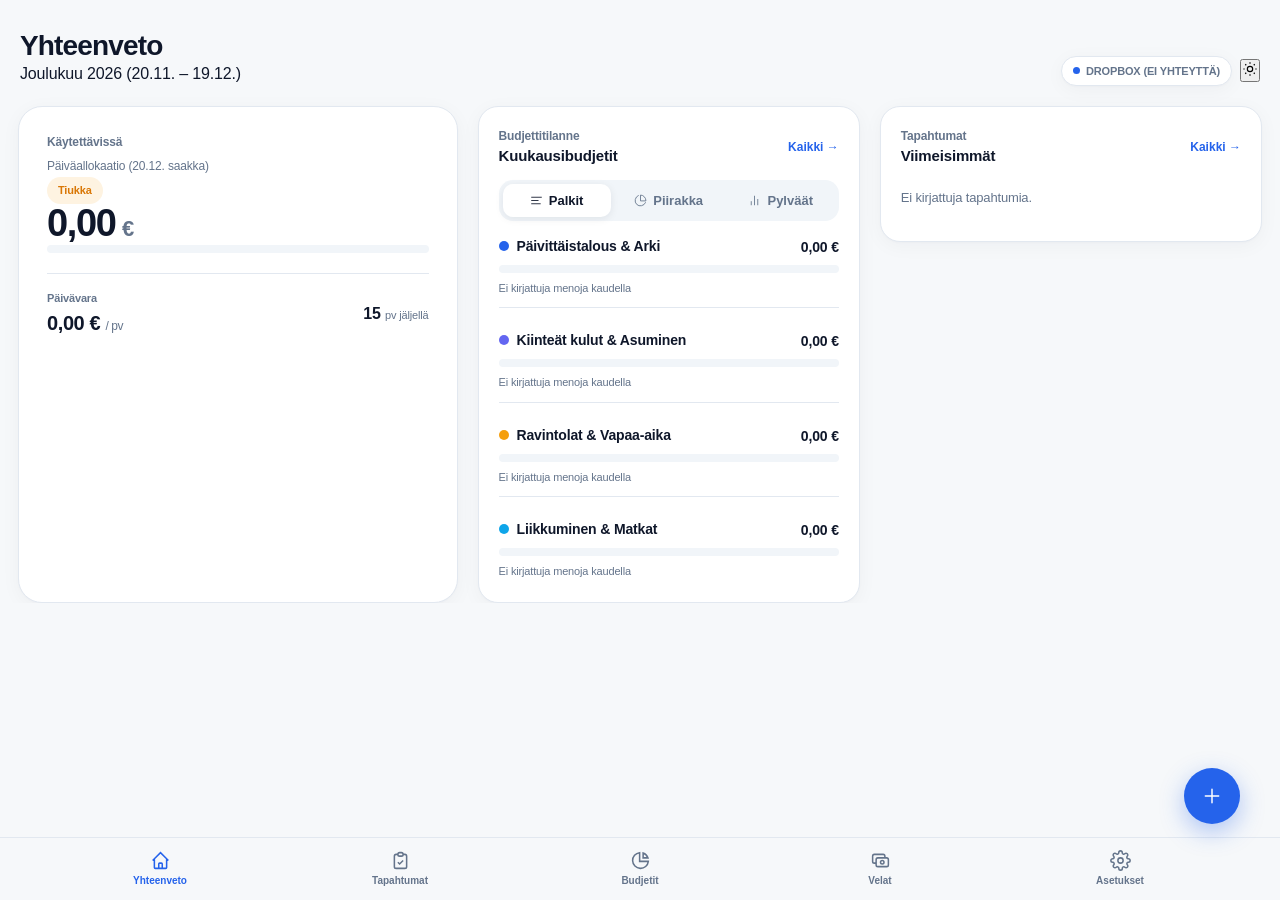
==== commit 167cc052: "Siisti ilmoitustekstit ja tilamerkinnat: universaalit, lyhyet ja hehkutuksesta vapaat sanomat" ====
--- a/index.html
+++ b/index.html
@@ -4,13 +4,16 @@
   <meta charset="UTF-8">
   <meta name="viewport" content="width=device-width, initial-scale=1.0, maximum-scale=1.0, user-scalable=no, viewport-fit=cover">
   <meta name="color-scheme" content="light dark">
-  <title>Budjetti – Pääkirja & Kassavirta</title>
+  <title>Budu – Pääkirja & Kassavirta</title>
 
   <!-- PWA & Mobile Web App Meta -->
   <meta name="apple-mobile-web-app-capable" content="yes">
   <meta name="apple-mobile-web-app-status-bar-style" content="default">
-  <meta name="apple-mobile-web-app-title" content="Budjetti">
+  <meta name="apple-mobile-web-app-title" content="Budu">
   <meta name="theme-color" content="#F6F8FA">
+  <link rel="apple-touch-icon" href="apple-touch-icon.png">
+  <link rel="icon" type="image/png" sizes="32x32" href="favicon-32.png">
+  <link rel="icon" type="image/png" sizes="16x16" href="favicon-16.png">
   <link rel="manifest" href="manifest.json">
 
   <!-- Production Styles -->
@@ -567,15 +570,30 @@
 
                 <!-- Dropbox Config -->
                 <div id="dropboxConfigSection">
-                  <label style="font-size: 10px; font-weight: 600; text-transform: uppercase; color: var(--c-stone); display: block; margin-bottom: 4px;">Dropbox Access Token</label>
-                  <div style="display: flex; gap: 8px;">
-                    <input type="password" id="settingDropboxToken" placeholder="Syötä Dropbox API Token..." class="form-input" style="font-family: monospace; font-size: 12px;">
-                    <button class="btn-primary" style="width: auto; padding: 10px 16px; font-size: 10px;" onclick="app.saveDropboxConfig()">Tallenna</button>
+                  <!-- Dropbox Connection Status Card -->
+                  <div style="display: flex; align-items: center; justify-content: space-between; margin-bottom: 12px; padding: 12px 14px; background: var(--c-card); border: 1px solid var(--c-border); border-radius: 14px;">
+                    <div style="display: flex; align-items: center; gap: 10px;">
+                      <span id="dropboxStatusDot" style="width: 8px; height: 8px; border-radius: 50%; background: var(--c-stone); flex-shrink: 0;"></span>
+                      <div>
+                        <span id="dropboxStatusText" style="font-size: 13px; font-weight: 600; color: var(--c-text-primary); display: block;">Tarkistetaan tilaa...</span>
+                        <span style="font-size: 11px; color: var(--c-stone);">Pysyvä pilvisynkronointi</span>
+                      </div>
+                    </div>
+                    <button type="button" class="btn-primary" id="btnDropboxConnectPKCE" style="width: auto; padding: 8px 14px; font-size: 12px; border-radius: 10px;" onclick="app.connectDropboxPKCE()">
+                      Yhdistä Dropbox
+                    </button>
                   </div>
-                  <p style="font-size: 10px; color: var(--c-stone); margin-top: 4px;">
-                    Avain tallentuu ainoastaan selaimesi paikalliseen muistiin eikä koskaan päädy GitHubiin.
-                  </p>
-
+
+                  <!-- App Key (Ainoa tarvittava tunnus) -->
+                  <div style="margin-bottom: 12px;">
+                    <label style="font-size: 10px; font-weight: 600; text-transform: uppercase; color: var(--c-stone); display: block; margin-bottom: 4px;">Dropbox App Key (Client ID)</label>
+                    <input type="text" id="settingDropboxAppKey" placeholder="Syötä App Key..." class="form-input" style="font-family: monospace; font-size: 13px;" onchange="app.saveDropboxAppKey()">
+                    <p style="font-size: 10px; color: var(--c-stone); margin-top: 4px;">
+                      Löytyy Dropbox App Consolen Settings-sivulta. Avain tallentuu vain tälle laitteelle.
+                    </p>
+                  </div>
+
+                  <!-- Tallennuskansio -->
                   <div style="margin-top: 12px;">
                     <div style="display: flex; justify-content: space-between; align-items: center; margin-bottom: 4px;">
                       <label style="font-size: 10px; font-weight: 600; text-transform: uppercase; color: var(--c-stone); display: block;">Dropbox-tallennuskansio</label>
@@ -583,7 +601,22 @@
                         Valitse kansio &hellip;
                       </button>
                     </div>
-                    <input type="text" id="settingDropboxFolder" value="/Apps/Budjetti" placeholder="/Apps/Budjetti" class="form-input font-num" style="font-size: 12px;" onchange="app.saveDropboxFolder()">
+                    <input type="text" id="settingDropboxFolder" value="/Apps/Budjetti" placeholder="/Apps/Budjetti" class="form-input font-num" style="font-size: 13px;" onchange="app.saveDropboxFolder()">
+                  </div>
+
+                  <!-- Piilotetut edistyneet kentät taustayhteensopivuudelle -->
+                  <div style="margin-top: 10px;">
+                    <button type="button" style="background: none; border: none; color: var(--c-stone); font-size: 11px; cursor: pointer; padding: 4px 0; text-decoration: underline;" onclick="document.getElementById('dropboxAdvancedFields').style.display = document.getElementById('dropboxAdvancedFields').style.display === 'none' ? 'block' : 'none'">
+                      Edistyneet / Manuaaliset avaimet &hellip;
+                    </button>
+                    <div id="dropboxAdvancedFields" style="display: none; margin-top: 8px; padding: 10px; background: var(--c-card); border: 1px solid var(--c-border); border-radius: 10px;">
+                      <label style="font-size: 10px; font-weight: 600; text-transform: uppercase; color: var(--c-stone); display: block; margin-bottom: 4px;">Manuaalinen Refresh Token</label>
+                      <input type="password" id="settingDropboxRefreshToken" placeholder="Syötä refresh_token..." class="form-input" style="font-family: monospace; font-size: 11px; margin-bottom: 6px;" onchange="app.saveDropboxRefreshToken()">
+                      <label style="font-size: 10px; font-weight: 600; text-transform: uppercase; color: var(--c-stone); display: block; margin-bottom: 4px;">App Secret (valinnainen)</label>
+                      <input type="password" id="settingDropboxAppSecret" placeholder="Syötä App Secret..." class="form-input" style="font-family: monospace; font-size: 11px; margin-bottom: 6px;" onchange="app.saveDropboxAppSecret()">
+                      <label style="font-size: 10px; font-weight: 600; text-transform: uppercase; color: var(--c-stone); display: block; margin-bottom: 4px;">Vanha varatoken (Access Token)</label>
+                      <input type="password" id="settingDropboxToken" placeholder="Syötä suora token..." class="form-input" style="font-family: monospace; font-size: 11px;" onchange="app.saveDropboxConfig()">
+                    </div>
                   </div>
                 </div>
 
@@ -1704,7 +1737,7 @@
         </div>
         <div style="min-width: 0; flex: 1;">
           <h3 id="dialogTitle" style="font-size: 14px; font-weight: 600; color: var(--c-text-primary); margin: 0;">Vahvistus</h3>
-          <p id="dialogSub" style="font-size: 10px; color: var(--c-stone); text-transform: uppercase; letter-spacing: 0.08em; margin: 0;">Budjetti</p>
+          <p id="dialogSub" style="font-size: 10px; color: var(--c-stone); text-transform: uppercase; letter-spacing: 0.08em; margin: 0;">Budu</p>
         </div>
         <button type="button" id="btnDialogCloseX" onclick="app.closeSystemDialog(false)" style="background: none; border: none; color: var(--c-stone); font-size: 18px; cursor: pointer; padding: 4px;">&times;</button>
       </div>
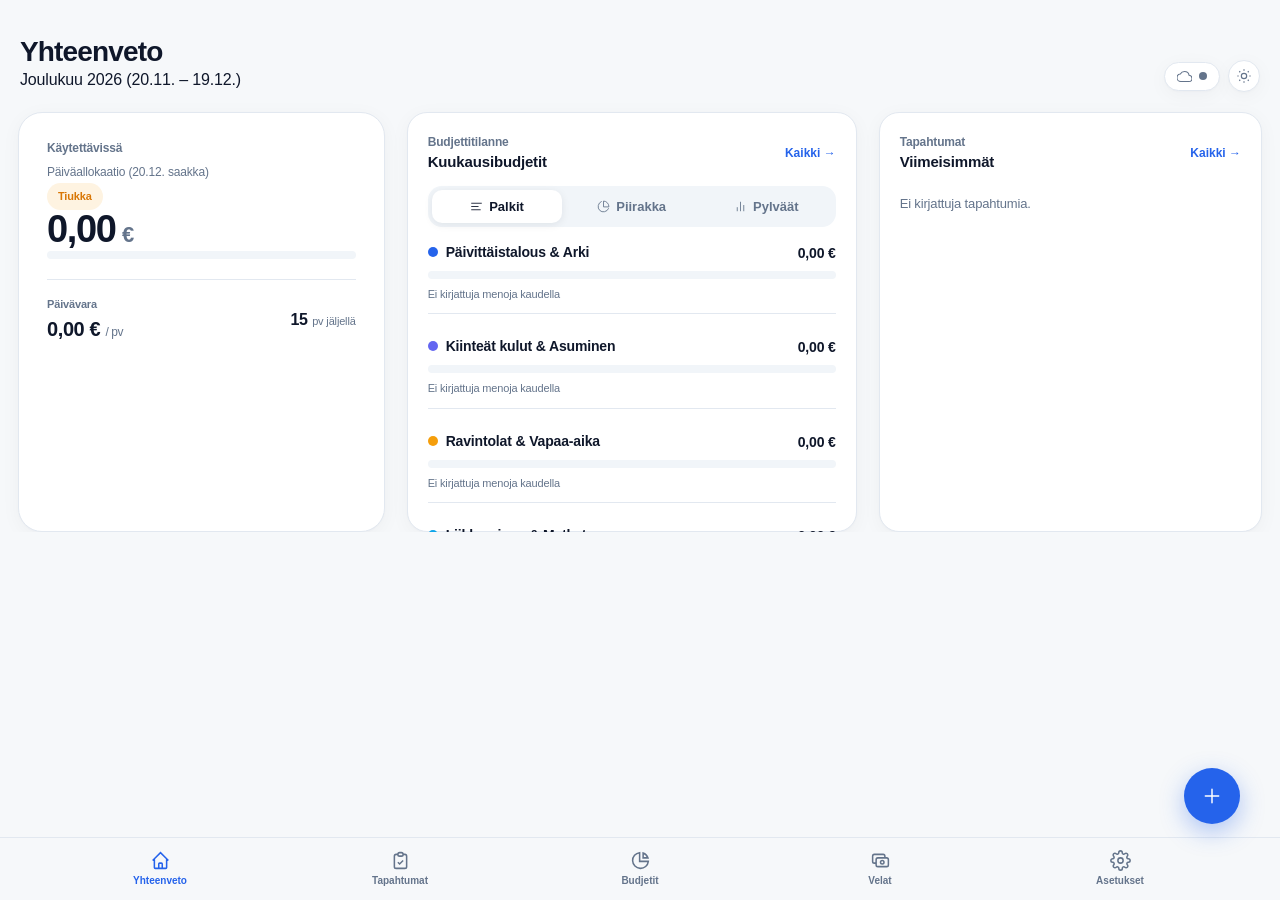
==== commit c84ed5a4: "Revisio 19: Vaalean teeman painikkeet, Chart-varit, laaja Desktop Dashboard, synkka-ikoni ja teemana" ====
--- a/index.html
+++ b/index.html
@@ -50,8 +50,13 @@
           </div>
           <div style="display: flex; align-items: center; gap: 8px;">
             <div class="sync-badge" id="syncStatusBadge" onclick="app.switchView('viewAsetukset')" title="Synkronoinnin tila">
+              <span class="sync-badge-icon">
+                <svg width="15" height="15" fill="none" stroke="currentColor" stroke-width="1.75" viewBox="0 0 24 24">
+                  <path d="M19.35 10.04A7.49 7.49 0 0012 4C9.11 4 6.6 5.64 5.35 8.04A5.994 5.994 0 000 14c0 3.31 2.69 6 6 6h13c2.76 0 5-2.24 5-5 0-2.64-2.05-4.78-4.65-4.96z"/>
+                </svg>
+              </span>
               <span class="sync-dot" id="syncDot"></span>
-              <span id="syncStatusText">LOKAALI</span>
+              <span id="syncStatusText" style="display: none;">PAIKALLINEN</span>
             </div>
             <button type="button" class="header-icon-btn" onclick="app.toggleLightDarkQuick()" title="Vaihda Vaalea / Tumma tila">
               <svg width="16" height="16" fill="none" stroke="currentColor" stroke-width="1.75" viewBox="0 0 24 24">
@@ -221,9 +226,17 @@
             <h1>Tapahtumat & Kuitit</h1>
             <p class="page-subtitle">Pääkirja ja Kuitti-Inbox</p>
           </div>
-          <button type="button" class="btn-secondary" style="width: auto; padding: 8px 12px; font-size: 12px;" onclick="app.openQuickReceiptModal()">
-            + Pikakuitti
-          </button>
+          <div style="display: flex; align-items: center; gap: 8px;">
+            <button type="button" class="btn-secondary" style="width: auto; padding: 8px 12px; font-size: 12px;" onclick="app.openQuickReceiptModal()">
+              + Pikakuitti
+            </button>
+            <button type="button" class="header-icon-btn" onclick="app.toggleLightDarkQuick()" title="Vaihda Vaalea / Tumma tila">
+              <svg width="16" height="16" fill="none" stroke="currentColor" stroke-width="1.75" viewBox="0 0 24 24">
+                <circle cx="12" cy="12" r="4"/>
+                <path d="M12 2v2m0 16v2M4.93 4.93l1.41 1.41m11.32 11.32l1.41 1.41M2 12h2m16 0h2M6.34 17.66l-1.41 1.41M19.07 4.93l-1.41 1.41"/>
+              </svg>
+            </button>
+          </div>
         </div>
 
         <!-- Segmented Tab: Pääkirja vs Kuitti-Inbox -->
@@ -310,9 +323,17 @@
             <h1>Budjetit & Kulut</h1>
             <p class="page-subtitle">Kategoriat ja kiinteät tilaukset</p>
           </div>
-          <button type="button" class="btn-secondary" style="width: auto; padding: 8px 12px; font-size: 12px;" onclick="app.openCategoryModal()">
-            + Uusi kategoria
-          </button>
+          <div style="display: flex; align-items: center; gap: 8px;">
+            <button type="button" class="btn-secondary" style="width: auto; padding: 8px 12px; font-size: 12px;" onclick="app.openCategoryModal()">
+              + Uusi kategoria
+            </button>
+            <button type="button" class="header-icon-btn" onclick="app.toggleLightDarkQuick()" title="Vaihda Vaalea / Tumma tila">
+              <svg width="16" height="16" fill="none" stroke="currentColor" stroke-width="1.75" viewBox="0 0 24 24">
+                <circle cx="12" cy="12" r="4"/>
+                <path d="M12 2v2m0 16v2M4.93 4.93l1.41 1.41m11.32 11.32l1.41 1.41M2 12h2m16 0h2M6.34 17.66l-1.41 1.41M19.07 4.93l-1.41 1.41"/>
+              </svg>
+            </button>
+          </div>
         </div>
 
         <div class="segmented-control">
@@ -386,6 +407,14 @@
           <div>
             <h1>Velat & Saatavat</h1>
             <p class="page-subtitle">Lainat muille, saatavat ja sitoumukset</p>
+          </div>
+          <div style="display: flex; align-items: center; gap: 8px;">
+            <button type="button" class="header-icon-btn" onclick="app.toggleLightDarkQuick()" title="Vaihda Vaalea / Tumma tila">
+              <svg width="16" height="16" fill="none" stroke="currentColor" stroke-width="1.75" viewBox="0 0 24 24">
+                <circle cx="12" cy="12" r="4"/>
+                <path d="M12 2v2m0 16v2M4.93 4.93l1.41 1.41m11.32 11.32l1.41 1.41M2 12h2m16 0h2M6.34 17.66l-1.41 1.41M19.07 4.93l-1.41 1.41"/>
+              </svg>
+            </button>
           </div>
         </div>
 
@@ -878,7 +907,7 @@
     <div class="receipt-overlay-body" id="receiptOverlayBody">
       <img id="receiptOverlayImg" src="" alt="Kuitti" style="width: 100%; height: auto; display: block; border-radius: 8px; background: #FFFFFF;">
     </div>
-    <div class="receipt-overlay-footer" id="receiptOverlayFooter" style="display: flex; justify-content: space-between; align-items: center; padding: 8px 12px; border-top: 1px solid var(--c-border); background: #1a1a1c;">
+    <div class="receipt-overlay-footer" id="receiptOverlayFooter" style="display: flex; justify-content: space-between; align-items: center; padding: 8px 12px; border-top: 1px solid var(--c-border); background: var(--c-card);">
       <span style="font-size: 10px; color: var(--c-stone);" id="receiptOverlayMeta">Kuitin tiedot</span>
       <button type="button" class="btn-primary" style="width: auto; padding: 6px 12px; font-size: 11px;" id="btnReceiptOverlayAction" onclick="app.recordFromReceiptOverlay()">
         💳 Kirjaa tapahtuma
--- a/style.css
+++ b/style.css
@@ -181,32 +181,80 @@
   margin-top: 2px;
 }
 
+.header-icon-btn {
+  background: var(--c-card);
+  border: 1px solid var(--c-border);
+  color: var(--c-stone);
+  width: 32px;
+  height: 32px;
+  border-radius: 999px;
+  display: inline-flex;
+  align-items: center;
+  justify-content: center;
+  cursor: pointer;
+  transition: all 0.15s ease;
+  padding: 0;
+  flex-shrink: 0;
+  box-shadow: var(--c-shadow-card);
+}
+
+.header-icon-btn:hover {
+  color: var(--c-text-primary);
+  border-color: var(--c-border-active);
+  background-color: var(--c-card-sub);
+}
+
+.header-icon-btn:active {
+  transform: scale(0.94);
+}
+
 .sync-badge {
   display: inline-flex;
   align-items: center;
-  gap: 6px;
-  padding: 6px 11px;
+  gap: 7px;
+  padding: 6px 12px;
   border-radius: 999px;
-  font-size: 11px;
-  font-weight: 600;
   background-color: var(--c-card);
   border: 1px solid var(--c-border);
-  color: var(--c-stone);
+  color: var(--c-text-primary);
   cursor: pointer;
   box-shadow: var(--c-shadow-card);
-  transition: transform 0.15s ease, border-color 0.2s ease;
+  transition: transform 0.15s ease, border-color 0.2s ease, background-color 0.15s ease;
+}
+
+.sync-badge:hover {
+  border-color: var(--c-border-active);
+  background-color: var(--c-card-sub);
 }
 
 .sync-badge:active {
   transform: scale(0.97);
 }
 
+.sync-badge-icon {
+  display: inline-flex;
+  align-items: center;
+  justify-content: center;
+  color: var(--c-stone);
+}
+
 .sync-dot {
-  width: 7px;
-  height: 7px;
+  width: 8px;
+  height: 8px;
   border-radius: 50%;
   background-color: var(--c-olive);
   flex-shrink: 0;
+  transition: background-color 0.25s ease;
+}
+
+.sync-dot.syncing {
+  background-color: #F59E0B !important; /* Oranssi synkkauksen aikana */
+  animation: pulse-sync 1s infinite alternate ease-in-out;
+}
+
+@keyframes pulse-sync {
+  0% { transform: scale(0.85); opacity: 0.7; }
+  100% { transform: scale(1.15); opacity: 1; }
 }
 
 /* --- NÄKYMÄN PÄÄSISÄLTÖ --- */
@@ -219,7 +267,7 @@
 
 .view-section,
 .app-view {
-  padding-top: 8px;
+  padding-top: 14px;
   padding-left: calc(18px + env(safe-area-inset-left));
   padding-right: calc(18px + env(safe-area-inset-right));
   display: flex;
@@ -922,6 +970,50 @@
   transform: scale(0.98);
 }
 
+.btn-secondary {
+  width: 100%;
+  background-color: var(--c-btn-secondary);
+  color: var(--c-text-primary);
+  border: 1px solid var(--c-border);
+  border-radius: 12px;
+  padding: 10px 14px;
+  font-size: 13px;
+  font-weight: 600;
+  cursor: pointer;
+  transition: background-color 0.15s ease, border-color 0.15s ease, transform 0.1s ease;
+}
+
+.btn-secondary:hover {
+  background-color: var(--c-btn-secondary-hover);
+  border-color: var(--c-border-active);
+}
+
+.btn-secondary:active {
+  transform: scale(0.98);
+}
+
+.btn-action-sm {
+  width: auto;
+  padding: 6px 12px;
+  font-size: 11px;
+  font-weight: 600;
+  border-radius: 8px;
+  background-color: var(--c-btn-secondary);
+  border: 1px solid var(--c-border);
+  color: var(--c-text-primary);
+  cursor: pointer;
+  transition: background-color 0.15s ease, border-color 0.15s ease;
+}
+
+.btn-action-sm:hover {
+  background-color: var(--c-btn-secondary-hover);
+  border-color: var(--c-border-active);
+}
+
+.btn-action-sm:active {
+  transform: scale(0.96);
+}
+
 .btn-secondary-surface {
   background-color: var(--c-btn-secondary) !important;
   border: 1px solid var(--c-border) !important;
@@ -1360,14 +1452,17 @@
   }
 
   .settings-hierarchy {
-    display: grid;
-    grid-template-columns: repeat(2, minmax(0, 1fr));
+    display: flex;
+    flex-direction: column;
     gap: 16px;
-    align-items: start;
+    max-width: 680px;
+    margin: 0 auto;
+    width: 100%;
   }
 
   .settings-section-title {
-    display: none;
+    display: block;
+    margin-top: 12px;
   }
 
   /* iPad & Vaaka: Kuitti-ikkuna ja kirjaaminen rinnakkain (Split-View) */
@@ -1402,8 +1497,9 @@
   }
 
   .dashboard-bento-grid {
-    grid-template-columns: 1.15fr 1fr 1fr;
-    gap: 20px;
+    grid-template-columns: 1.1fr 1.35fr 1.15fr;
+    gap: 22px;
+    align-items: stretch;
   }
 
   .dashboard-bento-grid > .kpi-hero-card {
@@ -1411,8 +1507,21 @@
     height: 100%;
   }
 
+  /* Isompi ja ilmavampi visualisointikortti suurella näytöllä */
+  .dashboard-bento-grid .allocation-view-pane canvas {
+    max-height: 270px !important;
+  }
+
+  .dashboard-bento-grid .allocation-view-pane > div:first-child {
+    height: 270px !important;
+  }
+
   #categoryGroupsContainer {
     grid-template-columns: repeat(3, minmax(0, 1fr));
+  }
+
+  .settings-hierarchy {
+    max-width: 760px;
   }
 
   .modal-overlay {
